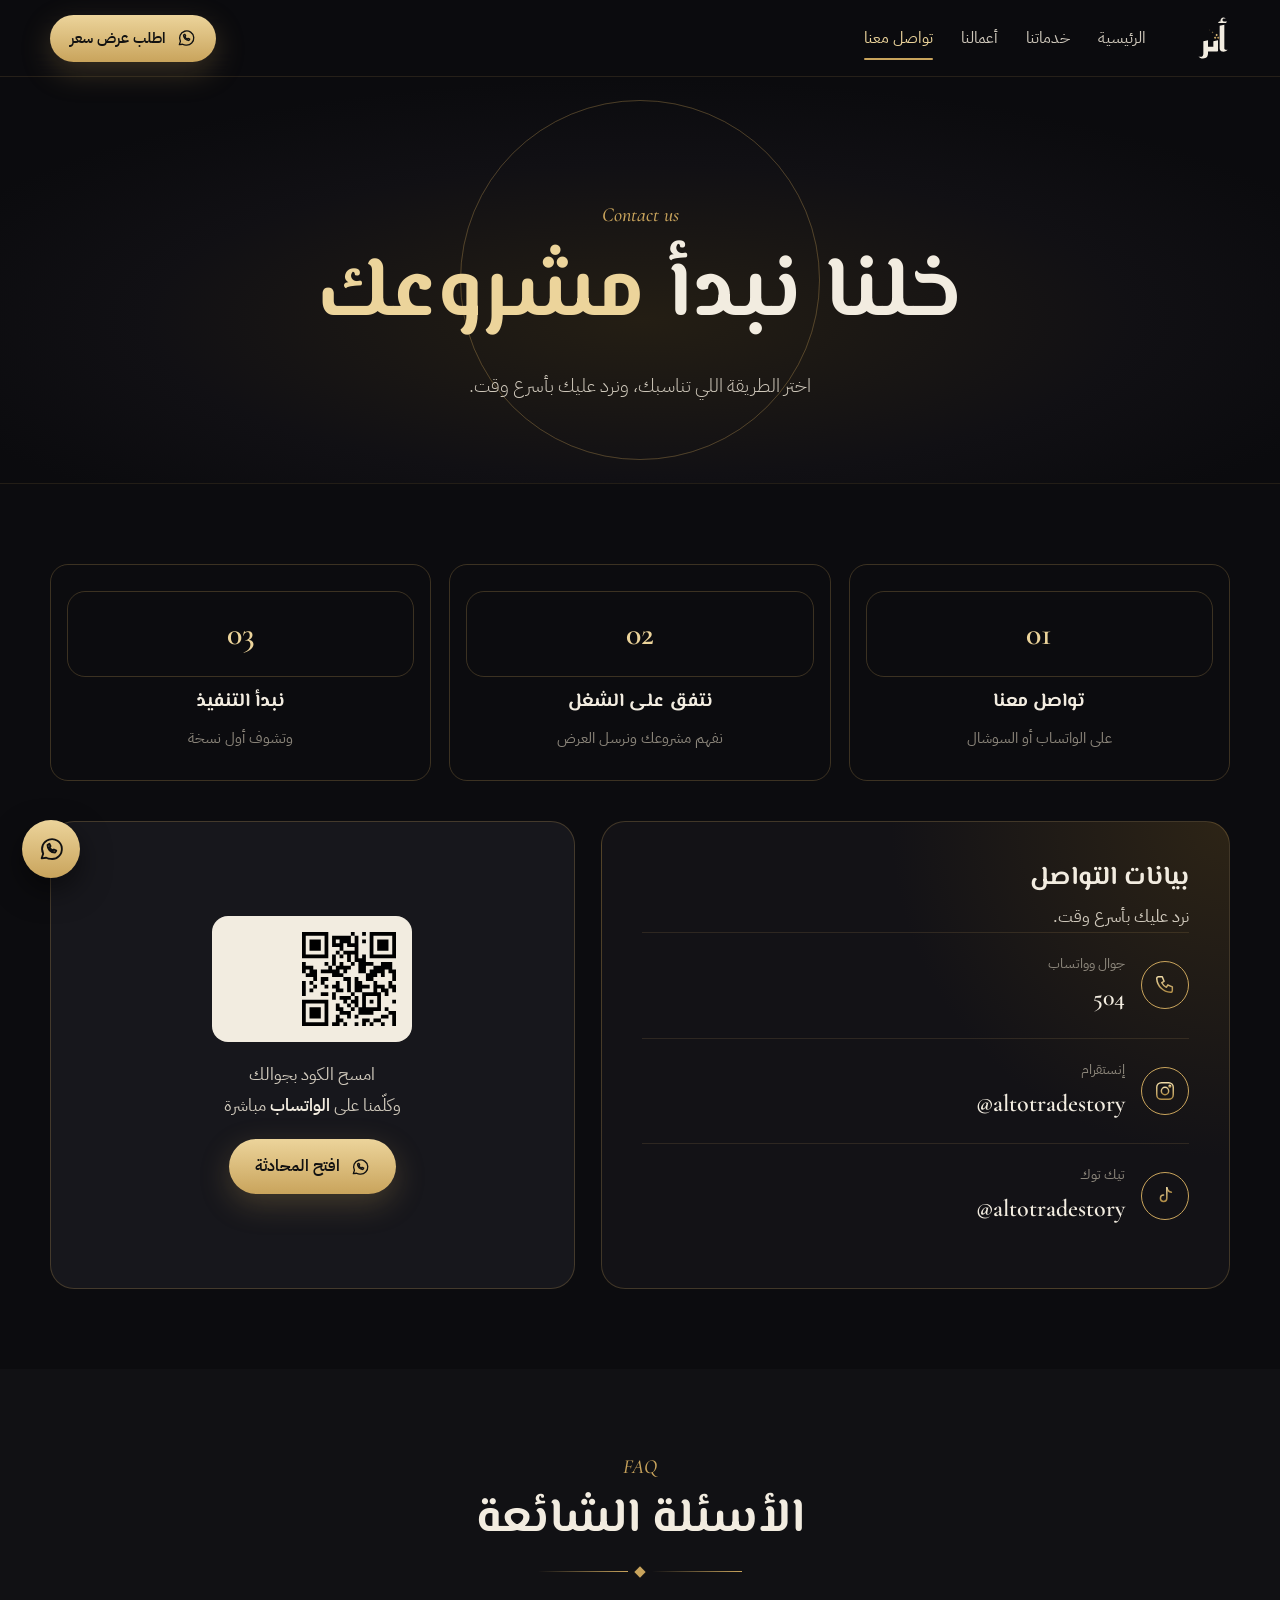
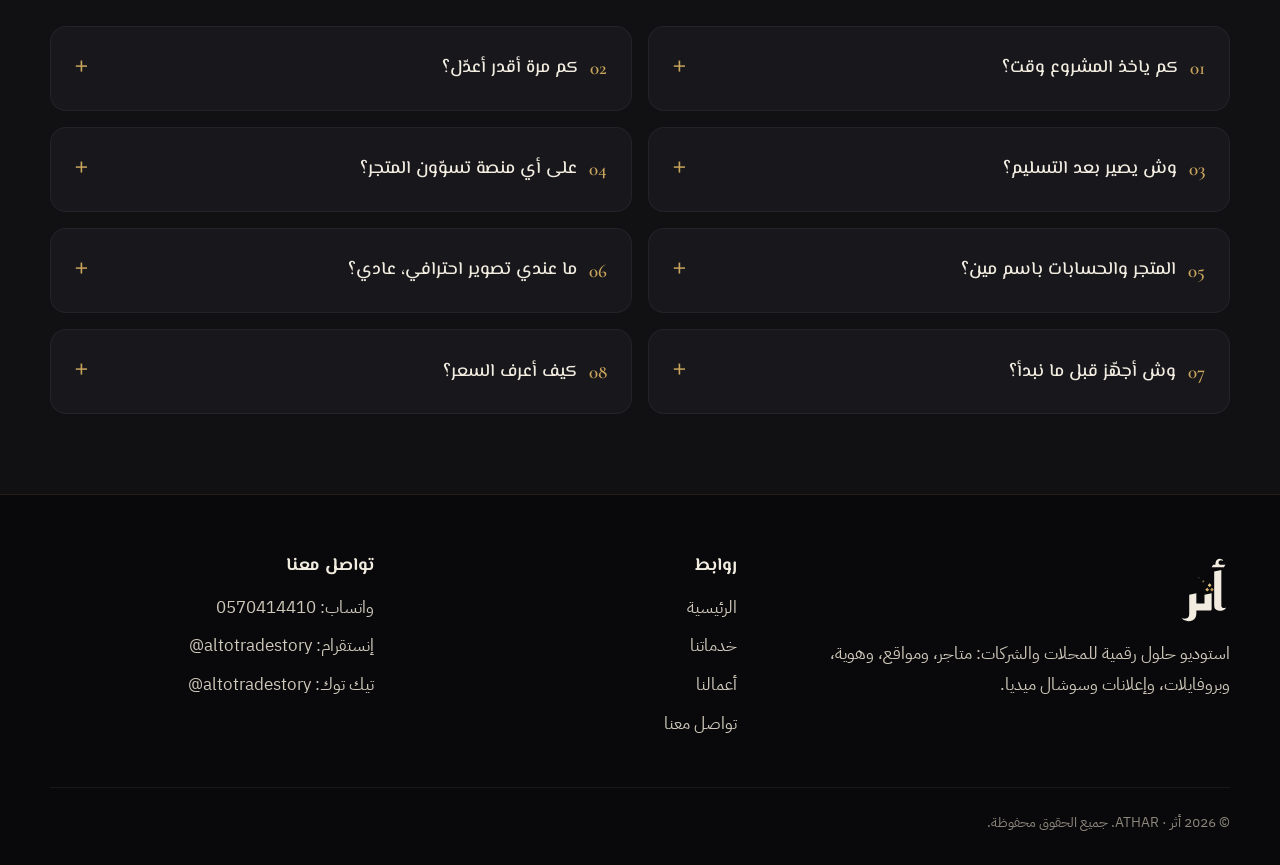
==== contact.html @ f3d319fe "Hero: floating phones (store + offers video) and gold tags fill the empty sides on wide screens Co-A" ====
<!doctype html>
<html lang="ar" dir="rtl">
<head>
<meta charset="utf-8">
<meta name="viewport" content="width=device-width, initial-scale=1">
<title>تواصل معنا · أثر</title>
<meta name="description" content="تواصل مع أثر على الواتساب 0570414410 أو إنستقرام وتيك توك @altotradestory.">
<meta property="og:title" content="تواصل معنا · أثر">
<meta property="og:description" content="تواصل مع أثر على الواتساب 0570414410 أو إنستقرام وتيك توك @altotradestory.">
<meta property="og:image" content="img/brand/athar-icon.png">
<link rel="icon" href="img/brand/athar-icon.png">
<link rel="stylesheet" href="style.css?v=6">
</head>
<body class="">
<svg class="defs" aria-hidden="true"><defs><linearGradient id="g" x1="0" y1="0" x2="0" y2="1"><stop offset="0" stop-color="#f0dba6"/><stop offset="1" stop-color="#b08c45"/></linearGradient></defs></svg>
<header class="top" id="top">
  <div class="wrap">
    <a class="brand" href="index.html" aria-label="أثر"><img src="img/brand/athar-mark-gold.svg" alt="أثر"></a>
    <nav class="nav"><a href="index.html">الرئيسية</a><a href="services.html">خدماتنا</a><a href="work.html">أعمالنا</a><a href="contact.html" class="on">تواصل معنا</a></nav>
    <a class="btn btn-gold" href="https://wa.me/966570414410" target="_blank" rel="noopener"><svg class="" viewBox="0 0 24 24" fill="none" stroke="#111" stroke-width="1.6" stroke-linecap="round" stroke-linejoin="round"><path d="M4 20l1.3-4A8.5 8.5 0 1112 20.5a8.4 8.4 0 01-4.1-1z"/><path d="M9 8.5c0 3.5 2.6 6.5 6.5 6.5l1-1.6-2-1-1 .8c-1.2-.5-2.2-1.5-2.7-2.7l.8-1-1-2z"/></svg>اطلب عرض سعر</a>
    <button class="burger" aria-label="القائمة" onclick="document.getElementById('top').classList.toggle('open')">
      <svg viewBox="0 0 24 24" fill="none" stroke="currentColor" stroke-width="2" stroke-linecap="round"><path d="M4 7h16M4 12h16M4 17h16"/></svg></button>
  </div>
</header>
<main>

<section class="phero"><div class="rings"><i></i><i></i><i></i></div><div class="wrap"><span class="lab">Contact us</span><h1>خلنا نبدأ <span class="gold">مشروعك</span></h1>
  <p>اختر الطريقة اللي تناسبك، ونرد عليك بأسرع وقت.</p></div></section>

<section><div class="wrap">
  <div class="start3">
    <div class="rv"><div class="k">01</div><b>تواصل معنا</b><span>على الواتساب أو السوشال</span></div>
    <div class="rv"><div class="k">02</div><b>نتفق على الشغل</b><span>نفهم مشروعك ونرسل العرض</span></div>
    <div class="rv"><div class="k">03</div><b>نبدأ التنفيذ</b><span>وتشوف أول نسخة</span></div>
  </div>
  <div class="contact-grid">
    <div class="cbox rv"><h3>بيانات التواصل</h3><p>نرد عليك بأسرع وقت.</p>
      <a class="crow" href="https://wa.me/966570414410" target="_blank" rel="noopener"><span class="ci"><svg class="" viewBox="0 0 24 24" fill="none" stroke="url(#g)" stroke-width="1.6" stroke-linecap="round" stroke-linejoin="round"><path d="M5 3h4l2 5-2.5 1.5a11 11 0 005 5L15 12l5 2v4a2 2 0 01-2 2A16 16 0 013 5a2 2 0 012-2z"/></svg></span><span><span class="k">جوال وواتساب</span><span class="v">0570 414 410</span></span></a>
      <a class="crow" href="https://instagram.com/altotradestory" target="_blank" rel="noopener"><span class="ci"><svg class="" viewBox="0 0 24 24" fill="none" stroke="url(#g)" stroke-width="1.6" stroke-linecap="round" stroke-linejoin="round"><rect x="3" y="3" width="18" height="18" rx="5"/><circle cx="12" cy="12" r="4"/><circle cx="17.3" cy="6.7" r=".9"/></svg></span><span><span class="k">إنستقرام</span><span class="v">@altotradestory</span></span></a>
      <a class="crow" href="https://www.tiktok.com/@altotradestory" target="_blank" rel="noopener"><span class="ci"><svg class="" viewBox="0 0 24 24" fill="none" stroke="url(#g)" stroke-width="1.6" stroke-linecap="round" stroke-linejoin="round"><path d="M14 3v11.5a3.5 3.5 0 11-3.5-3.5"/><path d="M14 3c.5 2.8 2.3 4.5 5 4.8"/></svg></span><span><span class="k">تيك توك</span><span class="v">@altotradestory</span></span></a>
    </div>
    <div class="qrbox rv"><div class="qr"><img src="img/qr_wa.svg" alt="كود واتساب"></div>
      <p>امسح الكود بجوالك<br>وكلّمنا على <b>الواتساب</b> مباشرة</p>
      <a class="btn btn-gold" href="https://wa.me/966570414410" target="_blank" rel="noopener"><svg class="" viewBox="0 0 24 24" fill="none" stroke="#111" stroke-width="1.6" stroke-linecap="round" stroke-linejoin="round"><path d="M4 20l1.3-4A8.5 8.5 0 1112 20.5a8.4 8.4 0 01-4.1-1z"/><path d="M9 8.5c0 3.5 2.6 6.5 6.5 6.5l1-1.6-2-1-1 .8c-1.2-.5-2.2-1.5-2.7-2.7l.8-1-1-2z"/></svg>افتح المحادثة</a></div>
  </div>
</div></section>

<section class="alt"><div class="wrap">
  <div class="hd center rv"><span class="lab">FAQ</span><h2>الأسئلة الشائعة</h2><div class="rule"><i></i><em></em><i></i></div></div>
  <div class="faq"><details class="rv"><summary><span>01</span>كم ياخذ المشروع وقت؟</summary><p>حسب حجم المشروع. نتفق على المدة من البداية، ونلتزم فيها.</p></details><details class="rv"><summary><span>02</span>كم مرة أقدر أعدّل؟</summary><p>نعدّل مع بعض لين توصل للنتيجة اللي تبيها.</p></details><details class="rv"><summary><span>03</span>وش يصير بعد التسليم؟</summary><p>ندعمك شهر كامل مجاناً بعد التسليم، وبعدها الدعم يكون برسوم.</p></details><details class="rv"><summary><span>04</span>على أي منصة تسوّون المتجر؟</summary><p>على منصة سلة أو زد، حسب اللي يناسب نشاطك.</p></details><details class="rv"><summary><span>05</span>المتجر والحسابات باسم مين؟</summary><p>باسم مؤسستك أو شركتك. المتجر وحسابات السوشال ميديا تتسجّل باسم منشأتك، وتكون ملكك أنت.</p></details><details class="rv"><summary><span>06</span>ما عندي تصوير احترافي، عادي؟</summary><p>عادي. نصوّر منتجاتك، أو نحسّن تصوير الجوال بالذكاء الاصطناعي عشان يطلع احترافي.</p></details><details class="rv"><summary><span>07</span>وش أجهّز قبل ما نبدأ؟</summary><p>الشعار لو موجود، وصور المنتجات وأسعارها، ومعلومات التواصل. والباقي علينا.</p></details><details class="rv"><summary><span>08</span>كيف أعرف السعر؟</summary><p>تواصل معنا على الواتساب، نفهم مشروعك ونرسل لك عرض سعر واضح.</p></details></div>
</div></section>

</main>
<footer>
  <div class="wrap">
    <div class="fgrid">
      <div><img class="flogo" src="img/brand/athar-mark-gold.svg" alt="أثر">
        <p>استوديو حلول رقمية للمحلات والشركات: متاجر، ومواقع، وهوية، وبروفايلات، وإعلانات وسوشال ميديا.</p></div>
      <div><h4>روابط</h4><ul><li><a href="index.html">الرئيسية</a></li><li><a href="services.html">خدماتنا</a></li><li><a href="work.html">أعمالنا</a></li><li><a href="contact.html">تواصل معنا</a></li></ul></div>
      <div><h4>تواصل معنا</h4><ul>
        <li><a href="https://wa.me/966570414410" target="_blank" rel="noopener">واتساب: <span class="ltr">0570414410</span></a></li>
        <li><a href="https://instagram.com/altotradestory" target="_blank" rel="noopener">إنستقرام: <span class="ltr">@altotradestory</span></a></li>
        <li><a href="https://www.tiktok.com/@altotradestory" target="_blank" rel="noopener">تيك توك: <span class="ltr">@altotradestory</span></a></li></ul></div>
    </div>
    <div class="copy"><span>© 2026 أثر · ATHAR. جميع الحقوق محفوظة.</span></div>
  </div>
</footer>
<a class="wa" href="https://wa.me/966570414410" target="_blank" rel="noopener" aria-label="واتساب"><svg class="" viewBox="0 0 24 24" fill="none" stroke="#111" stroke-width="1.6" stroke-linecap="round" stroke-linejoin="round"><path d="M4 20l1.3-4A8.5 8.5 0 1112 20.5a8.4 8.4 0 01-4.1-1z"/><path d="M9 8.5c0 3.5 2.6 6.5 6.5 6.5l1-1.6-2-1-1 .8c-1.2-.5-2.2-1.5-2.7-2.7l.8-1-1-2z"/></svg></a>
<script src="site.js?v=6"></script>
</body>
</html>
---- style.css ----
@import url("fonts/fonts.css");

:root {
  --bg: #0c0c0f; --bg2: #111114; --card: #17171c; --card2: #1f1f25;
  --gold: #c9a45c; --gold2: #ecd49b; --gold3: #8a6d33;
  --ivory: #f2ece0; --text: #cfc8bb; --muted: #8c867b; --line: rgba(201,164,92,.25);
  --head: "El Messiri", "Dubai", "Segoe UI", sans-serif;
  --body: "IBM Plex Sans Arabic", "Dubai", "Segoe UI", sans-serif;
  --lat: "Cormorant Garamond", Georgia, serif;
  --max: 1180px;
}
* { box-sizing: border-box; margin: 0; padding: 0; }
html { scroll-behavior: smooth; overflow-x: clip; }
.glow { overflow: hidden; }
body { background: var(--bg); color: var(--text); font-family: var(--body); font-size: 17px; line-height: 1.8; }
img { max-width: 100%; display: block; }
a { color: inherit; text-decoration: none; }
b, strong { color: var(--ivory); font-weight: 600; }
.wrap { width: min(var(--max), 100% - 40px); margin-inline: auto; }
.gold { color: var(--gold2); }
svg.defs { position: absolute; width: 0; height: 0; }

/* ---------- buttons ---------- */
.btn { display: inline-flex; align-items: center; gap: 10px; padding: 13px 26px; border-radius: 40px; font-weight: 600; font-size: 16px; transition: .25s; white-space: nowrap; }
.btn svg { width: 20px; height: 20px; }
.btn-gold { background: linear-gradient(180deg, var(--gold2), var(--gold)); color: #111; box-shadow: 0 10px 30px rgba(201,164,92,.25); }
.btn-gold:hover { transform: translateY(-2px); box-shadow: 0 14px 34px rgba(201,164,92,.35); }
.btn-line { border: 1px solid var(--gold); color: var(--gold2); }
.btn-line:hover { background: rgba(201,164,92,.1); }

/* ---------- header ---------- */
.top { position: sticky; top: 0; z-index: 50; background: rgba(12,12,15,.82); backdrop-filter: blur(14px); border-bottom: 1px solid rgba(201,164,92,.14); }
.top .wrap { display: flex; align-items: center; gap: 30px; height: 76px; }
.brand img { height: 46px; width: auto; }
.nav { display: flex; gap: 28px; margin-inline-start: 20px; }
.nav a { color: var(--text); font-size: 16px; position: relative; padding: 6px 0; }
.nav a:hover, .nav a.on { color: var(--gold2); }
.nav a.on::after { content: ""; position: absolute; right: 0; left: 0; bottom: -2px; height: 2px; background: var(--gold); border-radius: 2px; }
.top .btn { margin-inline-start: auto; padding: 10px 20px; font-size: 15px; }
.burger { display: none; margin-inline-start: auto; background: none; border: 1px solid var(--line); border-radius: 10px; width: 44px; height: 44px; color: var(--gold2); cursor: pointer; }
.burger svg { width: 22px; height: 22px; margin: auto; }

/* ---------- section headings ---------- */
section { padding: 80px 0; position: relative; }
.lab { font-family: var(--lat); font-style: italic; font-size: 20px; color: var(--gold); direction: ltr; display: block; }
.hd { margin-bottom: 50px; max-width: 720px; }
.hd.center { text-align: center; margin-inline: auto; }
.hd.center .lab { text-align: center; }
.hd:not(.center) .lab { text-align: right; }
h1, h2, h3, h4 { font-family: var(--head); color: var(--ivory); line-height: 1.3; font-weight: 700; }
.hd h2 { font-size: clamp(32px, 4.4vw, 48px); margin-top: 4px; }
.hd p { margin-top: 14px; font-size: 18px; color: var(--text); font-weight: 300; }
.rule { display: flex; align-items: center; gap: 8px; margin-top: 16px; }
.hd.center .rule { justify-content: center; }
.rule em { width: 8px; height: 8px; background: var(--gold); transform: rotate(45deg); }
.rule i { width: 90px; height: 1px; background: linear-gradient(270deg, var(--gold), transparent); }
.hd.center .rule i:first-child { background: linear-gradient(90deg, var(--gold), transparent); transform: scaleX(-1); }
.alt { background: var(--bg2); }
.glow::before { content: ""; position: absolute; width: 600px; height: 600px; border-radius: 50%; top: -260px; left: -220px; background: radial-gradient(circle, rgba(201,164,92,.12), transparent 65%); pointer-events: none; }

/* ---------- page hero (inner pages): a calm full-height opening slide ---------- */
.phero { min-height: 0; padding: 120px 0 80px; display: flex; align-items: center; text-align: center; overflow: hidden; position: relative;
         background: radial-gradient(70% 70% at 50% 60%, #241e14 0%, #111014 55%, #0b0b0e 85%); border-bottom: 1px solid rgba(201,164,92,.12); }
.phero .wrap { position: relative; z-index: 2; }
.phero h1 { font-size: clamp(42px, 7vw, 86px); margin-top: 6px; animation: soft 2.2s .4s ease both; }
.phero p { max-width: 640px; margin: 18px auto 0; font-size: 19px; font-weight: 300; animation: soft 2s 1.2s ease both; }
.phero .lab { text-align: center; animation: soft 1.8s .1s ease both; }
@keyframes soft { from { opacity: 0; transform: translateY(16px); } to { opacity: 1; transform: none; } }
.rings { position: absolute; inset: 0; display: flex; align-items: center; justify-content: center; pointer-events: none; }
.rings i { position: absolute; width: 40vmin; height: 40vmin; border: 1px solid rgba(201,164,92,.12); border-radius: 50%; animation: ring 12s ease-out infinite; }
.rings i:nth-child(2) { animation-delay: 4s; } .rings i:nth-child(3) { animation-delay: 8s; }
@keyframes ring { from { transform: scale(.6); opacity: 0; } 20% { opacity: 1; } to { transform: scale(2.4); opacity: 0; } }

/* work page: every project gets the whole screen */
.page-work .proj { margin-bottom: 34px; padding: 44px 56px; }
.page-work .proj .mock { transform: scale(1.04); }

/* ---------- home hero ---------- */
.hero { padding: 70px 0 0; overflow: hidden; background: radial-gradient(90% 70% at 50% 100%, #2a2216 0%, #121014 45%, #0a0a0c 75%); }
.hero::after { content: ""; position: absolute; inset: 0; background-image: repeating-linear-gradient(115deg, rgba(201,164,92,.035) 0 1px, transparent 1px 34px); pointer-events: none; }
.hero .wrap { position: relative; z-index: 1; text-align: center; }
.hero .logo { height: 170px; width: auto; margin: 0 auto 26px; }
.hero .tagline { font-family: var(--head); color: var(--gold2); font-size: 20px; }
.hero h1 { font-size: clamp(40px, 6.4vw, 76px); margin: 8px 0 14px; }
.hero p.sub { font-size: 19px; max-width: 620px; margin: 0 auto; font-weight: 300; }
.hero .cta { display: flex; gap: 14px; justify-content: center; margin-top: 30px; flex-wrap: wrap; }
.stage { position: relative; width: min(900px, 100%); margin: 60px auto 0; aspect-ratio: 900 / 470; }
.stage .floor { position: absolute; left: 6%; right: 6%; bottom: -4%; height: 18%; border-radius: 50%; background: radial-gradient(closest-side, rgba(201,164,92,.35), transparent); }
.stage .laptop { left: 13%; width: 74%; top: 0; }
.stage .phone { width: 17%; bottom: 0; }
.stage .phone.l { left: 3%; transform: rotate(-4deg); }
.stage .phone.r { left: auto; right: 3%; transform: rotate(4deg); }

/* ---------- device mockups (sizes in % of their box) ---------- */
.laptop { position: absolute; }
.laptop .scr { border: 1.1vmin solid #050505; border-width: clamp(5px, 1vw, 11px); border-bottom-width: clamp(7px, 1.3vw, 14px); border-radius: 12px 12px 0 0; aspect-ratio: 16 / 10; overflow: hidden; background: #000; box-shadow: 0 30px 50px rgba(0,0,0,.6); }
.laptop .scr img { width: 100%; height: 100%; object-fit: cover; object-position: top; }
.laptop .base { height: clamp(8px, 1.4vw, 16px); width: 112%; margin-right: -6%; background: linear-gradient(#d9d4ca, #7d776c); border-radius: 0 0 16px 16px; position: relative; }
.laptop .base::after { content: ""; position: absolute; left: 42%; width: 16%; height: 40%; top: 0; background: #a8a194; border-radius: 0 0 8px 8px; }
/* screen area keeps the screenshots' exact proportions; the notch sits in its own black status bar, so nothing is cut */
.phone { position: absolute; box-sizing: content-box; aspect-ratio: 1000 / 2166; padding-top: clamp(8px, 1.3vw, 15px); border: clamp(4px, .7vw, 8px) solid #050505; border-radius: clamp(14px, 2.2vw, 26px); overflow: hidden; background: #000; box-shadow: 0 20px 40px rgba(0,0,0,.65); outline: 1px solid #3a352c; }
.phone img { width: 100%; height: 100%; object-fit: cover; object-position: top; }
.phone::before { content: ""; position: absolute; top: clamp(2px, .35vw, 4px); left: 35%; width: 30%; height: clamp(4px, .7vw, 8px); background: #1a1a1a; border-radius: 10px; z-index: 3; }
.phone.reel > img { position: static; }
.phone.live-reel { aspect-ratio: 9 / 16; }
.phone.live-reel > video { display: block; width: 100%; height: 100%; object-fit: cover; }
.phone.live-reel::after { display: none; }
.phone.reel::after { content: ""; position: absolute; inset: 0; background: linear-gradient(transparent 55%, rgba(0,0,0,.75)); }
.r-cap { position: absolute; right: 8%; left: 18%; bottom: 7%; z-index: 2; color: #fff; display: flex; flex-direction: column; gap: 4px; font-family: var(--body); }
.r-cap b { font-size: clamp(8px, 1.1vw, 13px); color: #fff; }
.r-cap span { align-self: flex-start; white-space: nowrap; background: var(--gold); color: #111; font-size: clamp(7px, .9vw, 11px); font-weight: 700; border-radius: 4px; padding: 1px 6px; }
.r-side { position: absolute; left: 6%; bottom: 22%; z-index: 2; color: #fff; display: flex; flex-direction: column; gap: 10px; font-size: clamp(7px, .8vw, 10px); text-align: center; line-height: 1.2; }
.scr.ig { background: #fff; display: flex; flex-direction: column; font-family: "Segoe UI", sans-serif; }
.ig-top { height: 9%; border-bottom: 1px solid #e6e6e6; display: flex; align-items: center; justify-content: space-between; padding: 0 4%; direction: ltr; }
.ig-top b { font-family: "Segoe Script", cursive; color: #111; font-size: clamp(8px, 1.2vw, 14px); }
.ig-top i { width: 22%; height: 40%; background: #efefef; border-radius: 4px; }
.ig-prof { display: flex; align-items: center; gap: 4%; padding: 3% 8%; direction: rtl; }
.ig-av { width: 14%; aspect-ratio: 1; border-radius: 50%; padding: 1.2%; background: linear-gradient(45deg, #f9ce34, #ee2a7b, #6228d7); }
.ig-av span { display: flex; width: 100%; height: 100%; border-radius: 50%; background: #111; color: var(--gold2); font-family: var(--head); font-size: clamp(6px, .9vw, 11px); align-items: center; justify-content: center; border: 2px solid #fff; }
.ig-info { display: flex; flex-direction: column; line-height: 1.4; font-size: clamp(6px, .75vw, 10px); color: #333; }
.ig-info b { color: #111; direction: ltr; text-align: right; font-size: clamp(7px, .9vw, 12px); }
.ig-grid { flex: 1; display: grid; grid-template-columns: repeat(3, 1fr); gap: 2px; padding: 0 8% 3%; min-height: 0; }
.ig-grid img { width: 100%; height: 100%; object-fit: cover; min-height: 0; }
.scr.pdfv { background: #3b3f45; display: flex; flex-direction: column; }
.pdfbar { height: 7%; background: #26292e; color: #cfd5dc; font-size: clamp(6px, .75vw, 10px); display: flex; align-items: center; gap: 6px; padding: 0 3%; direction: ltr; flex: none; font-family: "Segoe UI", sans-serif; }
.pdfbar span { width: 9px; height: 9px; border-radius: 2px; background: #e5484d; }
.scr.pdfv img { flex: 1; min-height: 0; width: auto !important; height: auto !important; max-width: 86%; max-height: 90%; margin: auto; object-fit: contain !important; box-shadow: 0 4px 12px rgba(0,0,0,.5); }

/* ---------- stats ---------- */
.stats { display: grid; grid-template-columns: repeat(3, 1fr); border: 1px solid var(--line); border-radius: 18px; background: linear-gradient(135deg, #1d1912, #121115); }
.stats div { text-align: center; padding: 34px 10px; }
.stats div + div { border-right: 1px solid var(--line); }
.stats .v { font-family: var(--lat); font-weight: 600; font-size: clamp(44px, 6vw, 64px); line-height: 1; color: var(--gold2); }
.stats span { display: block; margin-top: 8px; }

/* ---------- about ---------- */
.about-grid { display: grid; grid-template-columns: 1.1fr 1fr; gap: 60px; align-items: center; }
.about-grid .big { font-family: var(--head); font-size: clamp(24px, 2.8vw, 32px); color: var(--ivory); line-height: 1.6; }
.about-grid p + p { margin-top: 14px; }
.cards3 { display: grid; grid-template-columns: repeat(3, 1fr); gap: 22px; margin-top: 60px; }
.card { background: var(--card); border: 1px solid rgba(255,255,255,.05); border-radius: 18px; padding: 32px 28px; position: relative; overflow: hidden; transition: .3s; }
.card:hover { border-color: var(--line); transform: translateY(-3px); }
.card .k { font-family: var(--lat); font-size: 34px; line-height: 1; color: var(--gold2); }
.card.top-bar::after { content: ""; position: absolute; top: 0; right: 0; width: 70px; height: 4px; background: var(--gold); }
.card h3 { font-size: 21px; margin: 12px 0 8px; }
.card p { font-size: 15.5px; color: var(--muted); line-height: 1.85; }

/* service chips on the home page */
.chips { display: flex; flex-wrap: wrap; gap: 10px; margin-top: 22px; }
.chips a { display: inline-flex; align-items: center; gap: 8px; padding: 7px 16px 7px 14px; border: 1px solid var(--line); border-radius: 30px; font-size: 15px; color: var(--ivory); background: rgba(255,255,255,.02); transition: .25s; }
.chips a:hover { border-color: var(--gold); background: rgba(201,164,92,.1); }
.chips svg { width: 18px; height: 18px; }

/* client logos marquee */
.trust { display: grid; grid-template-columns: auto 1fr auto; align-items: center; gap: 30px; }
.trust > span { font-family: var(--head); font-size: 22px; color: var(--ivory); white-space: nowrap; }
.marquee { overflow: hidden; mask-image: linear-gradient(90deg, transparent, #000 12%, #000 88%, transparent); -webkit-mask-image: linear-gradient(90deg, transparent, #000 12%, #000 88%, transparent); }
.track { display: flex; gap: 22px; width: max-content; animation: slide 28s linear infinite; }
.track img { height: 74px; width: auto; background: var(--ivory); border-radius: 14px; padding: 14px 22px; }
.track img.dk { background: #0b1626; }
.marquee:hover .track { animation-play-state: paused; }
@keyframes slide { from { transform: translateX(0); } to { transform: translateX(50%); } }
@media (max-width: 860px) { .trust { grid-template-columns: 1fr; text-align: center; justify-items: center; gap: 20px; } }

/* ---------- services ---------- */
.svc-grid { display: grid; grid-template-columns: repeat(4, 1fr); gap: 20px; }
.svc-grid.two { grid-template-columns: repeat(2, 1fr); gap: 24px; }
.svc { background: var(--card); border: 1px solid rgba(255,255,255,.05); border-radius: 18px; padding: 30px 26px; position: relative; overflow: hidden; transition: .3s; display: block; }
.svc:hover { border-color: var(--line); transform: translateY(-3px); }
.svc .num { position: absolute; left: 20px; top: 12px; font-family: var(--lat); font-weight: 600; font-size: 48px; color: rgba(201,164,92,.14); }
.ic { width: 58px; height: 58px; border-radius: 50%; border: 1px solid var(--gold); display: flex; align-items: center; justify-content: center; margin-bottom: 18px; background: radial-gradient(circle, rgba(201,164,92,.18), transparent 70%); }
.ic svg { width: 27px; height: 27px; }
.svc h3 { font-size: 21px; margin-bottom: 6px; }
.svc p { font-size: 15.5px; line-height: 1.85; }
.tags { display: flex; flex-wrap: wrap; gap: 7px; margin-top: 16px; }
.tags span { font-size: 13px; color: var(--gold2); border: 1px solid var(--line); border-radius: 30px; padding: 2px 12px; }
.svc-group { margin-bottom: 70px; }
.svc-group > h3 { font-size: 26px; margin-bottom: 24px; display: flex; align-items: center; gap: 12px; }
.svc-group > h3::before { content: ""; width: 10px; height: 10px; background: var(--gold); transform: rotate(45deg); }
.more { text-align: center; margin-top: 44px; }

/* ---------- projects ---------- */
.proj { display: grid; grid-template-columns: .85fr 1.15fr; align-items: center; gap: 30px; min-height: 360px; margin-bottom: 28px;
        background: linear-gradient(135deg, #1b1914 0%, #111114 70%); border: 1px solid var(--line); border-radius: 24px; padding: 40px 48px; overflow: hidden; position: relative; }
.proj::before { content: ""; position: absolute; width: 520px; height: 520px; border-radius: 50%; left: -100px; top: -140px; background: radial-gradient(circle, rgba(201,164,92,.2), transparent 62%); }
.ptxt { position: relative; z-index: 1; }
.pk { display: inline-block; color: var(--gold2); border: 1px solid var(--gold); font-size: 14px; border-radius: 30px; padding: 2px 14px; }
.ptxt h3 { font-size: clamp(26px, 3vw, 34px); margin: 14px 0 8px; }
.ptxt p { font-size: 16.5px; }
.purl { display: inline-flex; align-items: center; gap: 6px; margin-top: 16px; font-family: var(--lat); font-style: italic; font-size: 20px; color: var(--gold); direction: ltr; }
.purl:hover { color: var(--gold2); }
.mock { position: relative; aspect-ratio: 520 / 340; z-index: 1; }
.mock .laptop { left: 10%; width: 86%; top: 2%; }
.mock .phone { left: 0; bottom: 2%; width: 22%; }
.home-work { display: grid; grid-template-columns: repeat(3, 1fr); gap: 22px; }
.wcard { background: linear-gradient(160deg, #1b1914, #111114 70%); border: 1px solid var(--line); border-radius: 20px; padding: 26px 24px 24px; overflow: hidden; transition: .3s; display: block; }
.wcard:hover { transform: translateY(-4px); box-shadow: 0 20px 40px rgba(0,0,0,.4); }
.wcard .mock { margin-bottom: 20px; }
.wcard h3 { font-size: 22px; }
.wcard p { font-size: 14.5px; color: var(--muted); }

/* ---------- logos ---------- */
.logos { display: grid; grid-template-columns: repeat(4, 1fr); gap: 18px; }
.logos div { background: var(--ivory); border-radius: 16px; height: 130px; display: flex; align-items: center; justify-content: center; padding: 20px; }
.logos div.dk { background: #0b1626; }
.logos img { max-height: 100%; width: auto; max-width: 100%; object-fit: contain; }

/* ---------- comparison ---------- */
.cmp-wrap { overflow-x: auto; }
.cmp { width: 100%; min-width: 620px; border-collapse: separate; border-spacing: 0; }
.cmp th { font-family: var(--head); font-size: 18px; color: var(--text); padding: 18px 10px; }
.cmp th:first-child { text-align: right; }
.cmp th.us { color: #111; background: linear-gradient(var(--gold2), var(--gold)); border-radius: 14px 14px 0 0; font-size: 21px; }
.cmp td { padding: 16px 10px; text-align: center; border-bottom: 1px solid rgba(201,164,92,.13); color: var(--ivory); }
.cmp td:first-child { text-align: right; }
.cmp td small { display: block; font-size: 13px; color: var(--muted); }
.cmp td.us { background: rgba(201,164,92,.08); border-inline: 1px solid var(--gold); }
.cmp tr:last-child td.us { border-bottom: 1px solid var(--gold); }
.y { color: var(--gold2); font-size: 20px; font-weight: 700; }
.n { color: #5c5850; font-size: 18px; }
.m { color: var(--muted); font-size: 14px; }

/* ---------- process ---------- */
.steps { display: grid; grid-template-columns: repeat(5, 1fr); gap: 16px; position: relative; }
.steps::before { content: ""; position: absolute; top: 34px; right: 10%; left: 10%; height: 1px; background: linear-gradient(90deg, var(--gold), var(--line), var(--gold)); }
.step { text-align: center; position: relative; }
.step .n2 { width: 68px; height: 68px; margin: 0 auto 18px; border-radius: 50%; background: var(--bg); border: 1px solid var(--gold); display: flex; align-items: center; justify-content: center; font-family: var(--lat); font-size: 24px; color: var(--gold2); box-shadow: 0 0 0 8px var(--bg); position: relative; }
.alt .step .n2 { background: var(--bg2); box-shadow: 0 0 0 8px var(--bg2); }
.step.hl .n2 { background: linear-gradient(var(--gold2), var(--gold3)); color: #111; border: none; }
.step h4 { font-size: 19px; margin-bottom: 6px; }
.step p { font-size: 14.5px; color: var(--muted); }

/* ---------- packages ---------- */
.pkgs { display: grid; grid-template-columns: repeat(4, 1fr); gap: 20px; align-items: stretch; }
.pkg { background: var(--card); border: 1px solid rgba(255,255,255,.06); border-radius: 20px; padding: 34px 26px 26px; display: flex; flex-direction: column; position: relative; }
.pkg .lv { font-family: var(--lat); font-style: italic; font-size: 17px; color: var(--gold); direction: ltr; text-align: right; }
.pkg h3 { font-size: 24px; margin: 4px 0 6px; }
.pkg .d { font-size: 14.5px; color: var(--muted); min-height: 48px; }
.pkg ul { list-style: none; margin: 18px 0 24px; padding-top: 18px; border-top: 1px solid var(--line); flex: 1; }
.pkg li { display: flex; gap: 8px; margin-bottom: 8px; color: var(--ivory); font-size: 15.5px; }
.pkg li::before { content: "✓"; color: var(--gold); font-weight: 700; }
.pkg .btn { justify-content: center; }
.pkg.hot { background: linear-gradient(160deg, #2c2416, #17161a 65%); border-color: var(--gold); box-shadow: 0 24px 50px rgba(0,0,0,.5); }
.pkg .rib { position: absolute; top: -14px; right: 50%; transform: translateX(50%); background: var(--gold); color: #111; font-size: 13px; font-weight: 600; border-radius: 20px; padding: 3px 16px; white-space: nowrap; }
.note { text-align: center; margin-top: 30px; color: var(--muted); }

/* ---------- tools ---------- */
.tools { display: flex; flex-wrap: wrap; gap: 12px; justify-content: center; }
.tools span { background: var(--card2); border-radius: 30px; padding: 8px 22px; color: var(--ivory); }

/* ---------- faq ---------- */
.faq { display: grid; grid-template-columns: 1fr 1fr; gap: 16px; align-items: start; }
.faq details { background: var(--card); border: 1px solid rgba(255,255,255,.05); border-radius: 16px; padding: 20px 24px; transition: .3s; }
.faq details[open] { border-color: var(--line); }
.faq summary { cursor: pointer; list-style: none; font-family: var(--head); font-size: 18px; color: var(--ivory); display: flex; gap: 12px; align-items: center; }
.faq summary::-webkit-details-marker { display: none; }
.faq summary span { font-family: var(--lat); color: var(--gold); font-size: 19px; }
.faq summary::after { content: "+"; margin-inline-start: auto; color: var(--gold); font-size: 24px; transition: .3s; }
.faq details[open] summary::after { transform: rotate(45deg); }
.faq details p { margin-top: 10px; font-size: 15.5px; }

/* ---------- contact ---------- */
.contact-grid { display: grid; grid-template-columns: 1.2fr 1fr; gap: 26px; }
.cbox { background: radial-gradient(90% 120% at 100% 0%, #2d2416, #131216 60%); border: 1px solid var(--line); border-radius: 24px; padding: 40px; }
.cbox h3 { font-size: 26px; margin-bottom: 6px; }
.crow { display: flex; align-items: center; gap: 16px; padding: 18px 0; border-top: 1px solid rgba(201,164,92,.15); transition: .2s; }
.crow:hover .v { color: var(--gold2); }
.crow .ci { width: 48px; height: 48px; border-radius: 50%; border: 1px solid var(--gold); display: flex; align-items: center; justify-content: center; flex: none; }
.crow .ci svg { width: 22px; height: 22px; }
.crow .k { font-size: 14px; color: var(--muted); display: block; }
.crow .v { font-family: var(--lat); font-size: 24px; font-weight: 600; color: var(--ivory); direction: ltr; display: block; text-align: right; }
.qrbox { background: var(--card); border: 1px solid var(--line); border-radius: 24px; padding: 40px; display: flex; flex-direction: column; align-items: center; justify-content: center; text-align: center; gap: 18px; }
.qrbox .qr { width: 200px; background: var(--ivory); border-radius: 16px; padding: 16px; }
.start3 { display: grid; grid-template-columns: repeat(3, 1fr); gap: 18px; margin-bottom: 40px; }
.start3 div { text-align: center; padding: 26px 16px; border: 1px solid var(--line); border-radius: 18px; }
.start3 .k { font-family: var(--lat); font-size: 32px; line-height: 1; color: var(--gold2); }
.start3 b { display: block; font-family: var(--head); font-size: 19px; margin: 8px 0 4px; }
.start3 span { font-size: 14.5px; color: var(--muted); }

/* ---------- CTA band ---------- */
.band { border: 1px solid var(--line); border-radius: 28px; padding: 60px 40px; text-align: center; background: radial-gradient(80% 140% at 50% 0%, #2d2416, #121115 65%); }
.band h2 { font-size: clamp(30px, 4vw, 46px); }
.band p { margin: 10px auto 26px; max-width: 560px; font-size: 18px; }

/* ---------- footer ---------- */
footer { border-top: 1px solid rgba(201,164,92,.14); padding: 60px 0 30px; background: #09090b; }
.fgrid { display: grid; grid-template-columns: 1.4fr 1fr 1fr; gap: 40px; }
footer .flogo { height: 70px; width: auto; margin-bottom: 14px; }
footer h4 { font-size: 18px; margin-bottom: 14px; }
footer ul { list-style: none; }
footer li { margin-bottom: 8px; }
footer li a:hover { color: var(--gold2); }
footer .ltr { direction: ltr; display: inline-block; }
.copy { margin-top: 40px; padding-top: 22px; border-top: 1px solid rgba(255,255,255,.06); display: flex; justify-content: space-between; font-size: 14px; color: var(--muted); flex-wrap: wrap; gap: 10px; }

/* floating whatsapp */
.wa { position: fixed; left: 22px; bottom: 22px; z-index: 60; width: 58px; height: 58px; border-radius: 50%; background: linear-gradient(180deg, var(--gold2), var(--gold)); display: flex; align-items: center; justify-content: center; box-shadow: 0 12px 30px rgba(0,0,0,.5); }
.wa svg { width: 28px; height: 28px; }

/* ---------- motion ---------- */
/* reveal on scroll (site.js adds .in; --d staggers items inside a grid) */
.rv { opacity: 0; transform: translateY(18px); transition: opacity 1.9s ease, transform 2.2s ease; transition-delay: var(--d, 0s); }
.rv.from-r { transform: translateX(24px); }
.rv.from-l { transform: translateX(-24px); }
.rv.zoom { transform: scale(.97); }
.rv.in { opacity: 1; transform: none; }
.rv.in:hover { transition-delay: 0s; }

/* hero entrance */
@keyframes up { from { opacity: 0; transform: translateY(34px); } to { opacity: 1; transform: none; } }
@keyframes pop { from { opacity: 0; transform: scale(.82); filter: blur(6px); } to { opacity: 1; transform: none; filter: none; } }
@keyframes rise { from { opacity: 0; transform: translateY(90px) scale(.96); } to { opacity: 1; transform: none; } }
@keyframes floatL { 0%, 100% { transform: translateY(0) rotate(-4deg); } 50% { transform: translateY(-14px) rotate(-5deg); } }
@keyframes floatR { 0%, 100% { transform: translateY(0) rotate(4deg); } 50% { transform: translateY(-14px) rotate(5deg); } }
@keyframes inL { from { opacity: 0; transform: translateX(-120px) rotate(-12deg); } to { opacity: 1; transform: rotate(-4deg); } }
@keyframes inR { from { opacity: 0; transform: translateX(120px) rotate(12deg); } to { opacity: 1; transform: rotate(4deg); } }
@keyframes shine { from { background-position: 200% 0; } to { background-position: -200% 0; } }
.hero .logo { animation: pop 1.1s .1s cubic-bezier(.2,.7,.2,1) both; }
.hero .tagline { animation: up .9s .45s both; }
.hero h1 { animation: up .9s .6s both; }
.hero p.sub { animation: up .9s .75s both; }
.hero .cta { animation: up .9s .9s both; }
.stage .laptop { animation: rise 1.3s 1s cubic-bezier(.2,.7,.2,1) both; }
.stage .floor { animation: up 1.4s 1.2s both; }
.stage .phone.l { animation: inL 1.1s 1.5s cubic-bezier(.2,.7,.2,1) both, floatL 6s 2.6s ease-in-out infinite; }
.stage .phone.r { animation: inR 1.1s 1.7s cubic-bezier(.2,.7,.2,1) both, floatR 6s 2.8s ease-in-out infinite; }

/* page in / out */
@keyframes pagein { from { opacity: 0; } to { opacity: 1; } }
main, footer { animation: pagein .6s ease both; }
body.leaving main, body.leaving footer { opacity: 0; transition: opacity .25s; }

/* hover depth on device mockups */
.proj .mock, .wcard .mock { transition: transform .6s cubic-bezier(.2,.7,.2,1); }
.proj:hover .mock { transform: scale(1.03) translateY(-4px); }
.wcard:hover .mock { transform: scale(1.04); }
.btn-gold { position: relative; overflow: hidden; }
.btn-gold::after { content: ""; position: absolute; inset: 0; background: linear-gradient(110deg, transparent 30%, rgba(255,255,255,.45) 50%, transparent 70%); transform: translateX(120%); transition: transform .7s; }
.btn-gold:hover::after { transform: translateX(-120%); }

@media (prefers-reduced-motion: reduce) {
  *, *::before, *::after { animation: none !important; transition: none !important; }
  .rv { opacity: 1; transform: none; }
}

/* ---------- responsive ---------- */
@media (max-width: 1000px) {
  .svc-grid { grid-template-columns: repeat(2, 1fr); }
  .pkgs { grid-template-columns: repeat(2, 1fr); }
  .home-work { grid-template-columns: 1fr 1fr; }
  .steps { grid-template-columns: 1fr; gap: 26px; }
  .steps::before { display: none; }
  .step { display: grid; grid-template-columns: 68px 1fr; gap: 18px; text-align: right; align-items: center; }
  .step .n2 { margin: 0; }
}
@media (max-width: 860px) {
  body { font-size: 16px; }
  section { padding: 70px 0; }
  .nav, .top .btn { display: none; }
  .burger { display: flex; }
  .top.open .nav { display: flex; flex-direction: column; position: absolute; top: 76px; right: 0; left: 0; background: #0c0c0f; padding: 10px 20px 20px; gap: 6px; margin: 0; border-bottom: 1px solid var(--line); }
  .top.open .nav a { padding: 12px 0; border-bottom: 1px solid rgba(255,255,255,.05); }
  .about-grid, .contact-grid, .fgrid { grid-template-columns: 1fr; gap: 30px; }
  .cards3 { grid-template-columns: 1fr; }
  .proj { grid-template-columns: 1fr; padding: 30px 24px; gap: 26px; }
  .logos { grid-template-columns: 1fr 1fr; }
  .faq { grid-template-columns: 1fr; }
  .start3 { grid-template-columns: 1fr; }
  .hero .logo { height: 120px; }
}
@media (max-width: 600px) {
  .svc-grid, .svc-grid.two, .pkgs, .home-work { grid-template-columns: 1fr; }
  .stats div { padding: 24px 4px; }
  .stats span { font-size: 13px; }
  .cbox, .qrbox { padding: 28px 22px; }
  .crow .v { font-size: 20px; }
  .band { padding: 44px 22px; }
}
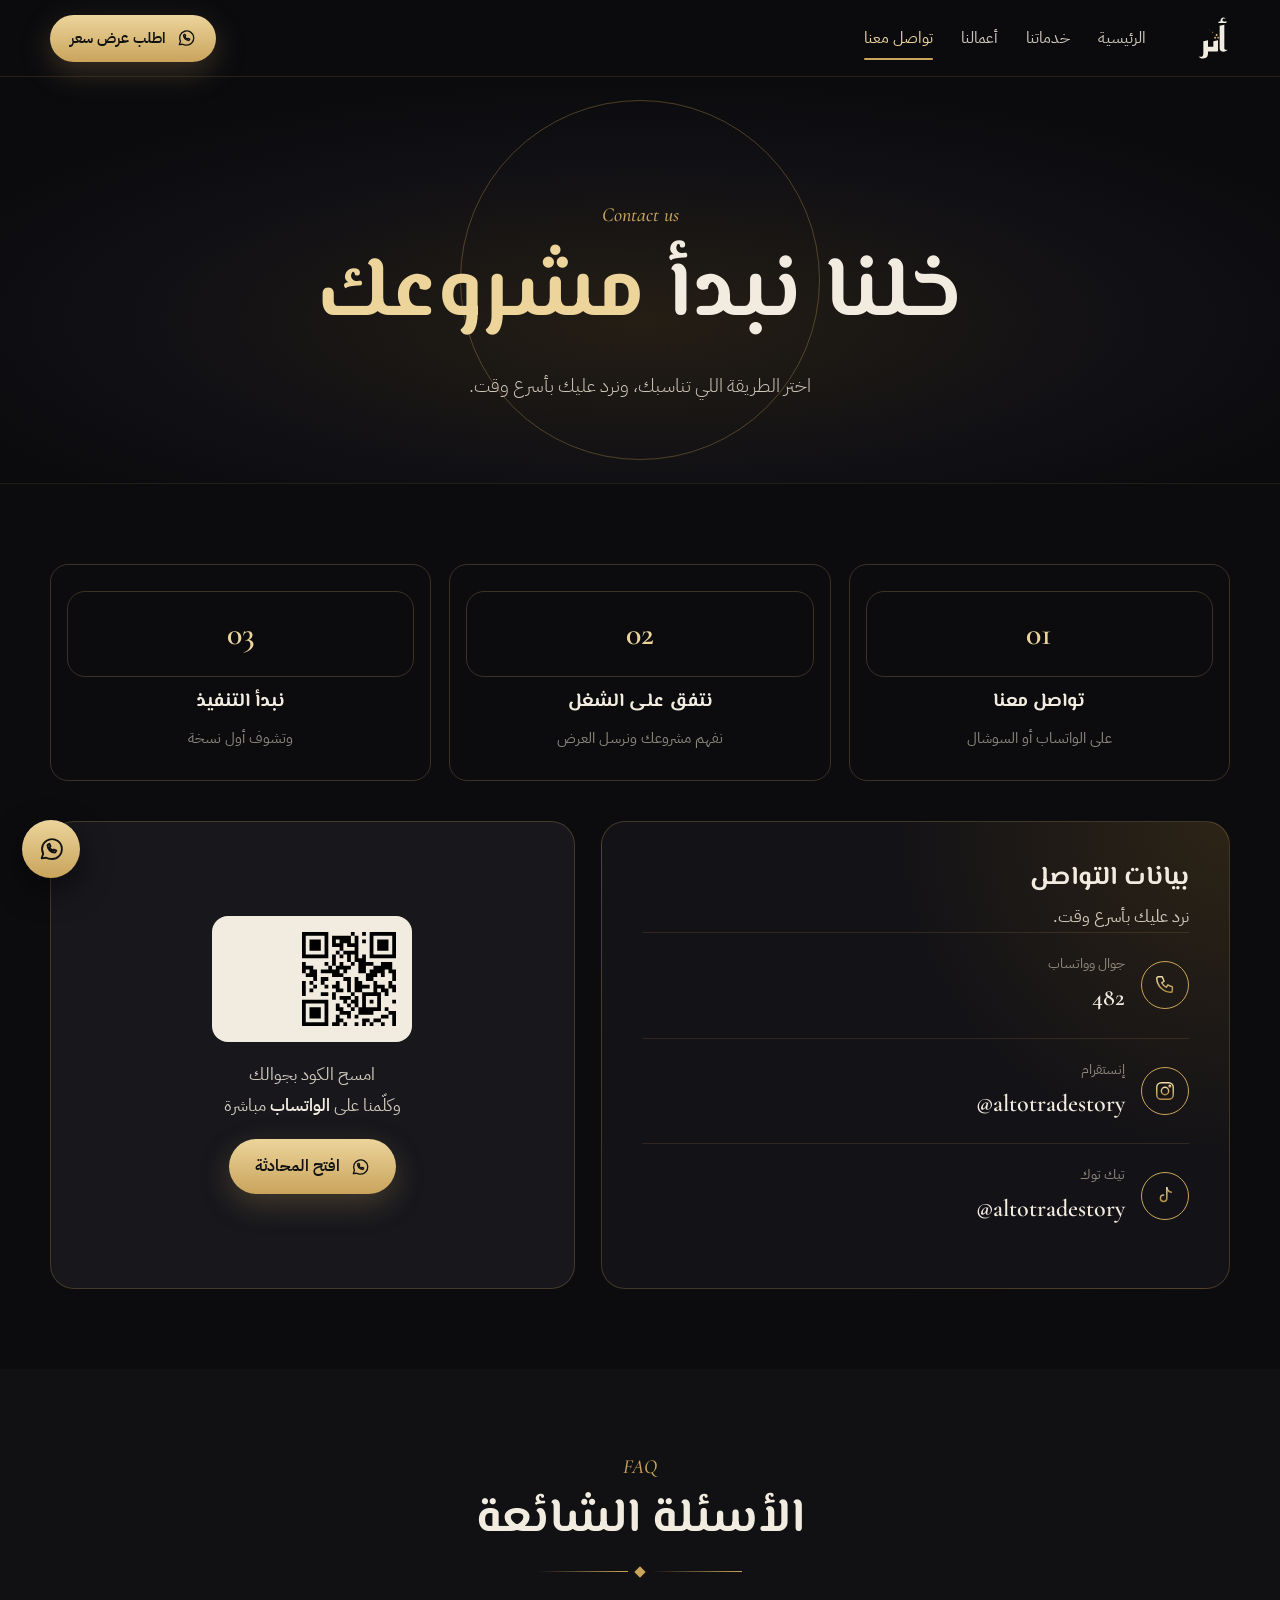
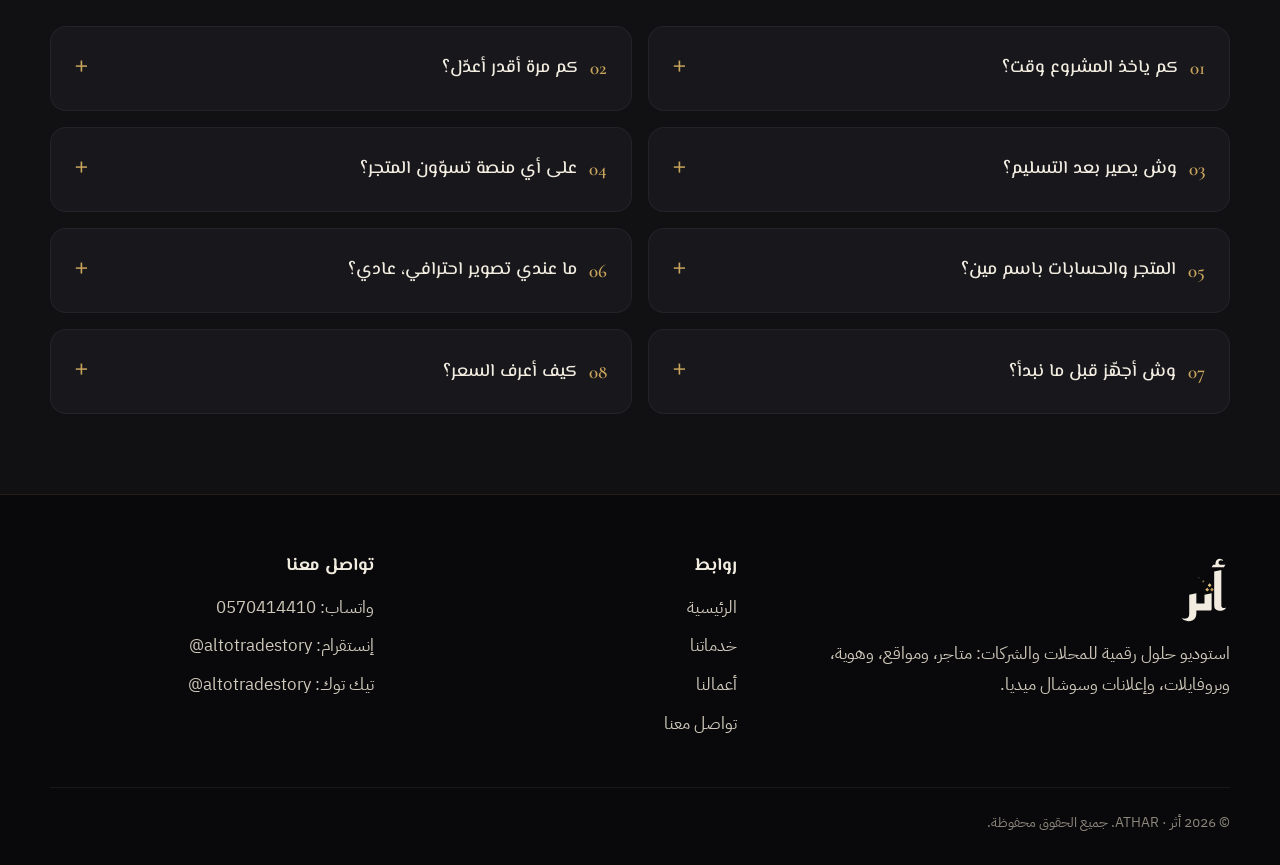
==== commit 20c4aed3: "Hero: AI-made image that shows our work (store, ad, identity, profile, camera) behind the title Co-A" ====
--- a/contact.html
+++ b/contact.html
@@ -9,7 +9,7 @@
 <meta property="og:description" content="تواصل مع أثر على الواتساب 0570414410 أو إنستقرام وتيك توك @altotradestory.">
 <meta property="og:image" content="img/brand/athar-icon.png">
 <link rel="icon" href="img/brand/athar-icon.png">
-<link rel="stylesheet" href="style.css?v=6">
+<link rel="stylesheet" href="style.css?v=7">
 </head>
 <body class="">
 <svg class="defs" aria-hidden="true"><defs><linearGradient id="g" x1="0" y1="0" x2="0" y2="1"><stop offset="0" stop-color="#f0dba6"/><stop offset="1" stop-color="#b08c45"/></linearGradient></defs></svg>
@@ -66,6 +66,6 @@
   </div>
 </footer>
 <a class="wa" href="https://wa.me/966570414410" target="_blank" rel="noopener" aria-label="واتساب"><svg class="" viewBox="0 0 24 24" fill="none" stroke="#111" stroke-width="1.6" stroke-linecap="round" stroke-linejoin="round"><path d="M4 20l1.3-4A8.5 8.5 0 1112 20.5a8.4 8.4 0 01-4.1-1z"/><path d="M9 8.5c0 3.5 2.6 6.5 6.5 6.5l1-1.6-2-1-1 .8c-1.2-.5-2.2-1.5-2.7-2.7l.8-1-1-2z"/></svg></a>
-<script src="site.js?v=6"></script>
+<script src="site.js?v=7"></script>
 </body>
 </html>
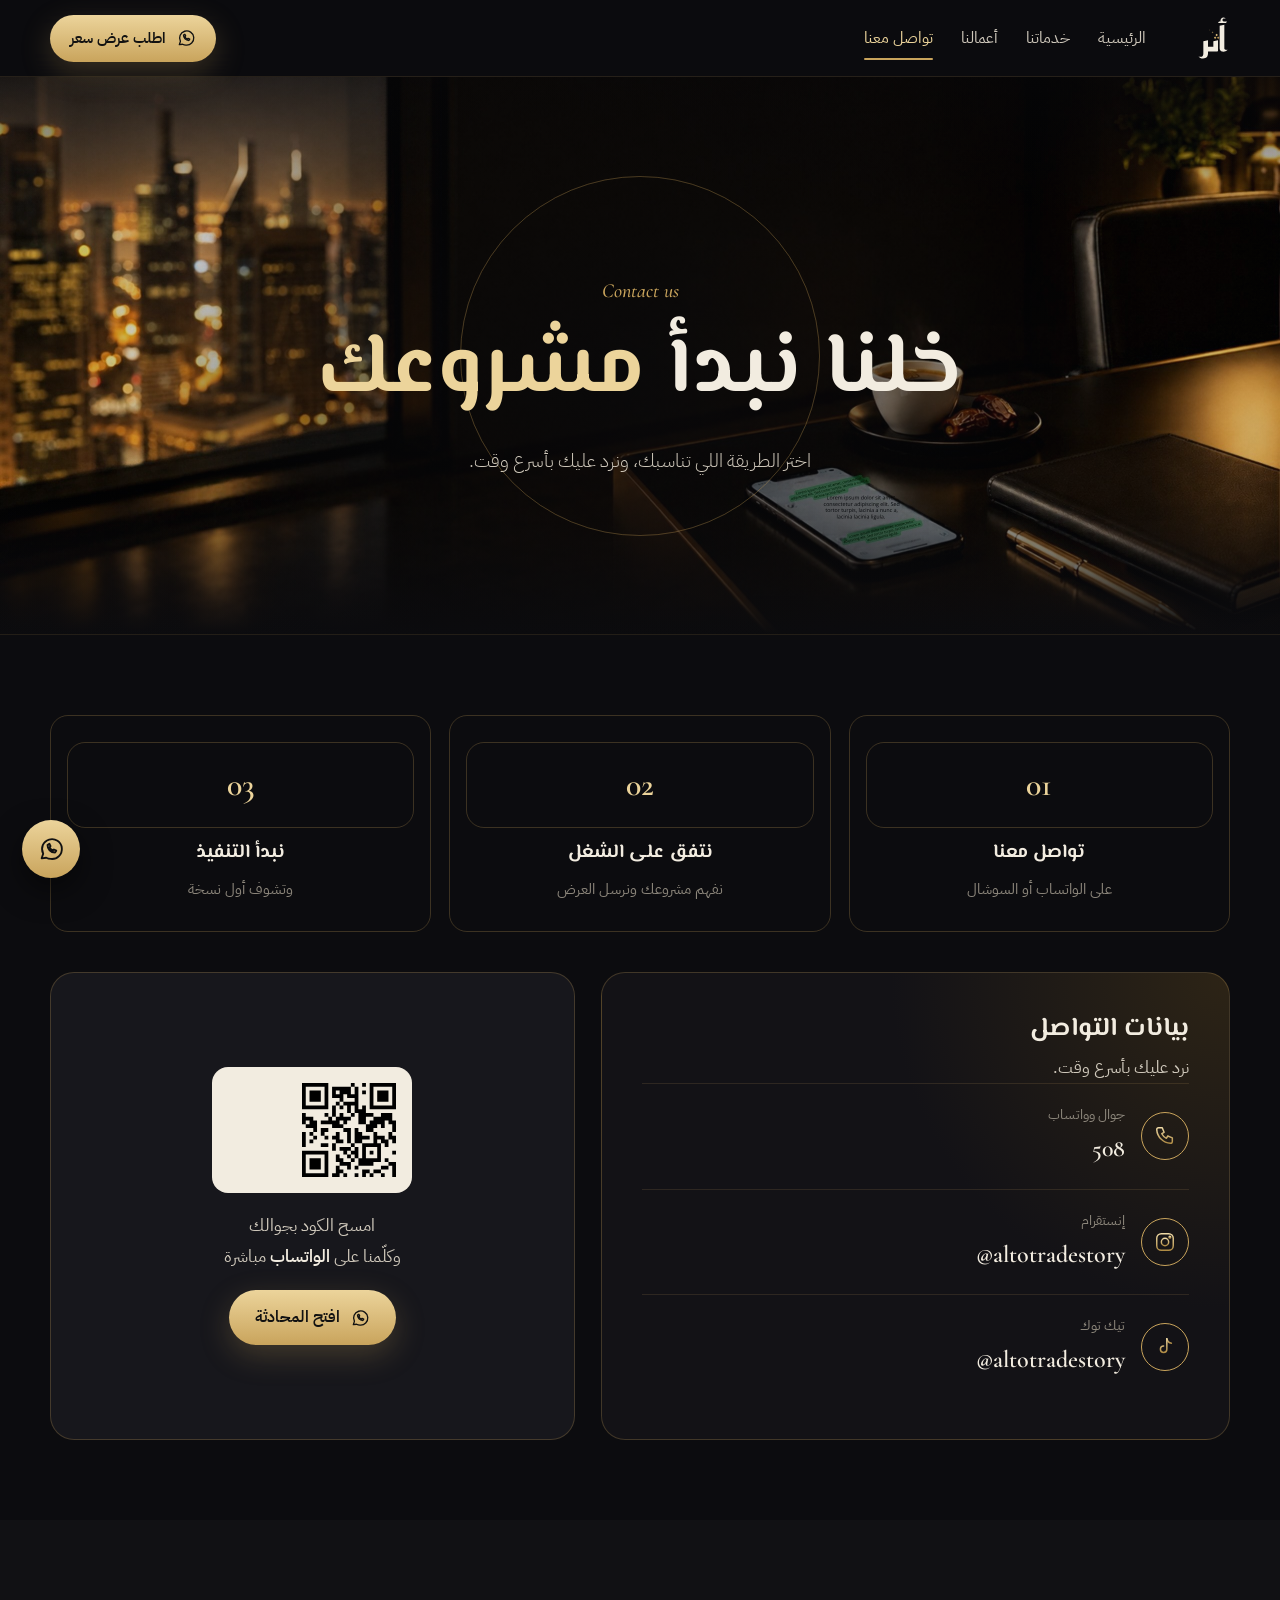
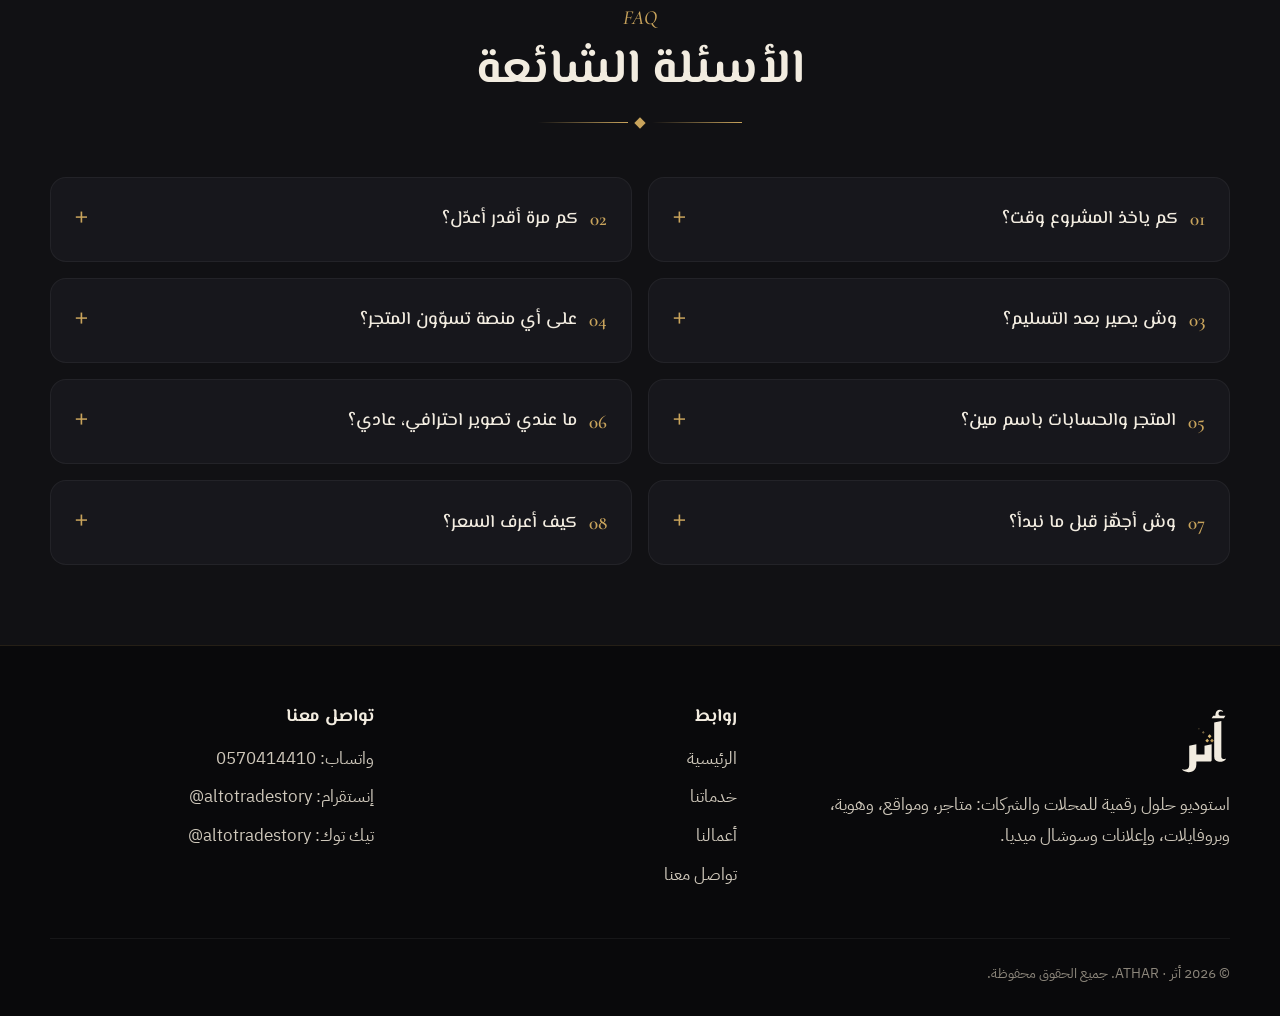
==== commit 55452f3d: "Own AI background for every page, multi-industry hero, 'we work with every business' section Co-Auth" ====
--- a/contact.html
+++ b/contact.html
@@ -9,9 +9,9 @@
 <meta property="og:description" content="تواصل مع أثر على الواتساب 0570414410 أو إنستقرام وتيك توك @altotradestory.">
 <meta property="og:image" content="img/brand/athar-icon.png">
 <link rel="icon" href="img/brand/athar-icon.png">
-<link rel="stylesheet" href="style.css?v=7">
+<link rel="stylesheet" href="style.css?v=8">
 </head>
-<body class="">
+<body class="page-contact">
 <svg class="defs" aria-hidden="true"><defs><linearGradient id="g" x1="0" y1="0" x2="0" y2="1"><stop offset="0" stop-color="#f0dba6"/><stop offset="1" stop-color="#b08c45"/></linearGradient></defs></svg>
 <header class="top" id="top">
   <div class="wrap">
@@ -24,7 +24,7 @@
 </header>
 <main>
 
-<section class="phero"><div class="rings"><i></i><i></i><i></i></div><div class="wrap"><span class="lab">Contact us</span><h1>خلنا نبدأ <span class="gold">مشروعك</span></h1>
+<section class="phero"><div class="pbg"></div><div class="rings"><i></i><i></i><i></i></div><div class="wrap"><span class="lab">Contact us</span><h1>خلنا نبدأ <span class="gold">مشروعك</span></h1>
   <p>اختر الطريقة اللي تناسبك، ونرد عليك بأسرع وقت.</p></div></section>
 
 <section><div class="wrap">
@@ -66,6 +66,6 @@
   </div>
 </footer>
 <a class="wa" href="https://wa.me/966570414410" target="_blank" rel="noopener" aria-label="واتساب"><svg class="" viewBox="0 0 24 24" fill="none" stroke="#111" stroke-width="1.6" stroke-linecap="round" stroke-linejoin="round"><path d="M4 20l1.3-4A8.5 8.5 0 1112 20.5a8.4 8.4 0 01-4.1-1z"/><path d="M9 8.5c0 3.5 2.6 6.5 6.5 6.5l1-1.6-2-1-1 .8c-1.2-.5-2.2-1.5-2.7-2.7l.8-1-1-2z"/></svg></a>
-<script src="site.js?v=7"></script>
+<script src="site.js?v=8"></script>
 </body>
 </html>
--- a/style.css
+++ b/style.css
@@ -59,7 +59,21 @@
 .glow::before { content: ""; position: absolute; width: 600px; height: 600px; border-radius: 50%; top: -260px; left: -220px; background: radial-gradient(circle, rgba(201,164,92,.12), transparent 65%); pointer-events: none; }
 
 /* ---------- page hero (inner pages): a calm full-height opening slide ---------- */
-.phero { min-height: 0; padding: 120px 0 80px; display: flex; align-items: center; text-align: center; overflow: hidden; position: relative;
+/* each inner page gets its own AI-made background; the middle stays dark for the title */
+.phero .pbg { position: absolute; inset: 0; background: center / cover no-repeat; animation: pbgIn 2.4s ease both; }
+.phero .pbg::after { content: ""; position: absolute; inset: 0;
+  background: radial-gradient(40% 60% at 50% 55%, rgba(9,9,11,.85), rgba(9,9,11,.5) 60%, rgba(9,9,11,.2) 100%), linear-gradient(180deg, rgba(9,9,11,.5), transparent 25%, transparent 75%, #0c0c0f); }
+@keyframes pbgIn { from { opacity: 0; transform: scale(1.06); } to { opacity: 1; transform: none; } }
+.page-services .pbg { background-image: url(img/services_bg.jpg); }
+.page-work .pbg { background-image: url(img/work_bg.jpg); }
+.page-contact .pbg { background-image: url(img/contact_bg.jpg); }
+@media (max-width: 860px) {
+  .page-services .pbg { background-image: url(img/services_bg_sm.jpg); }
+  .page-work .pbg { background-image: url(img/work_bg_sm.jpg); }
+  .page-contact .pbg { background-image: url(img/contact_bg_sm.jpg); }
+  .phero .pbg::after { background: rgba(9,9,11,.7); }
+}
+.phero { min-height: 62vh; padding: 120px 0 80px; display: flex; align-items: center; text-align: center; overflow: hidden; position: relative;
          background: radial-gradient(70% 70% at 50% 60%, #241e14 0%, #111014 55%, #0b0b0e 85%); border-bottom: 1px solid rgba(201,164,92,.12); }
 .phero .wrap { position: relative; z-index: 2; }
 .phero h1 { font-size: clamp(42px, 7vw, 86px); margin-top: 6px; animation: soft 2.2s .4s ease both; }
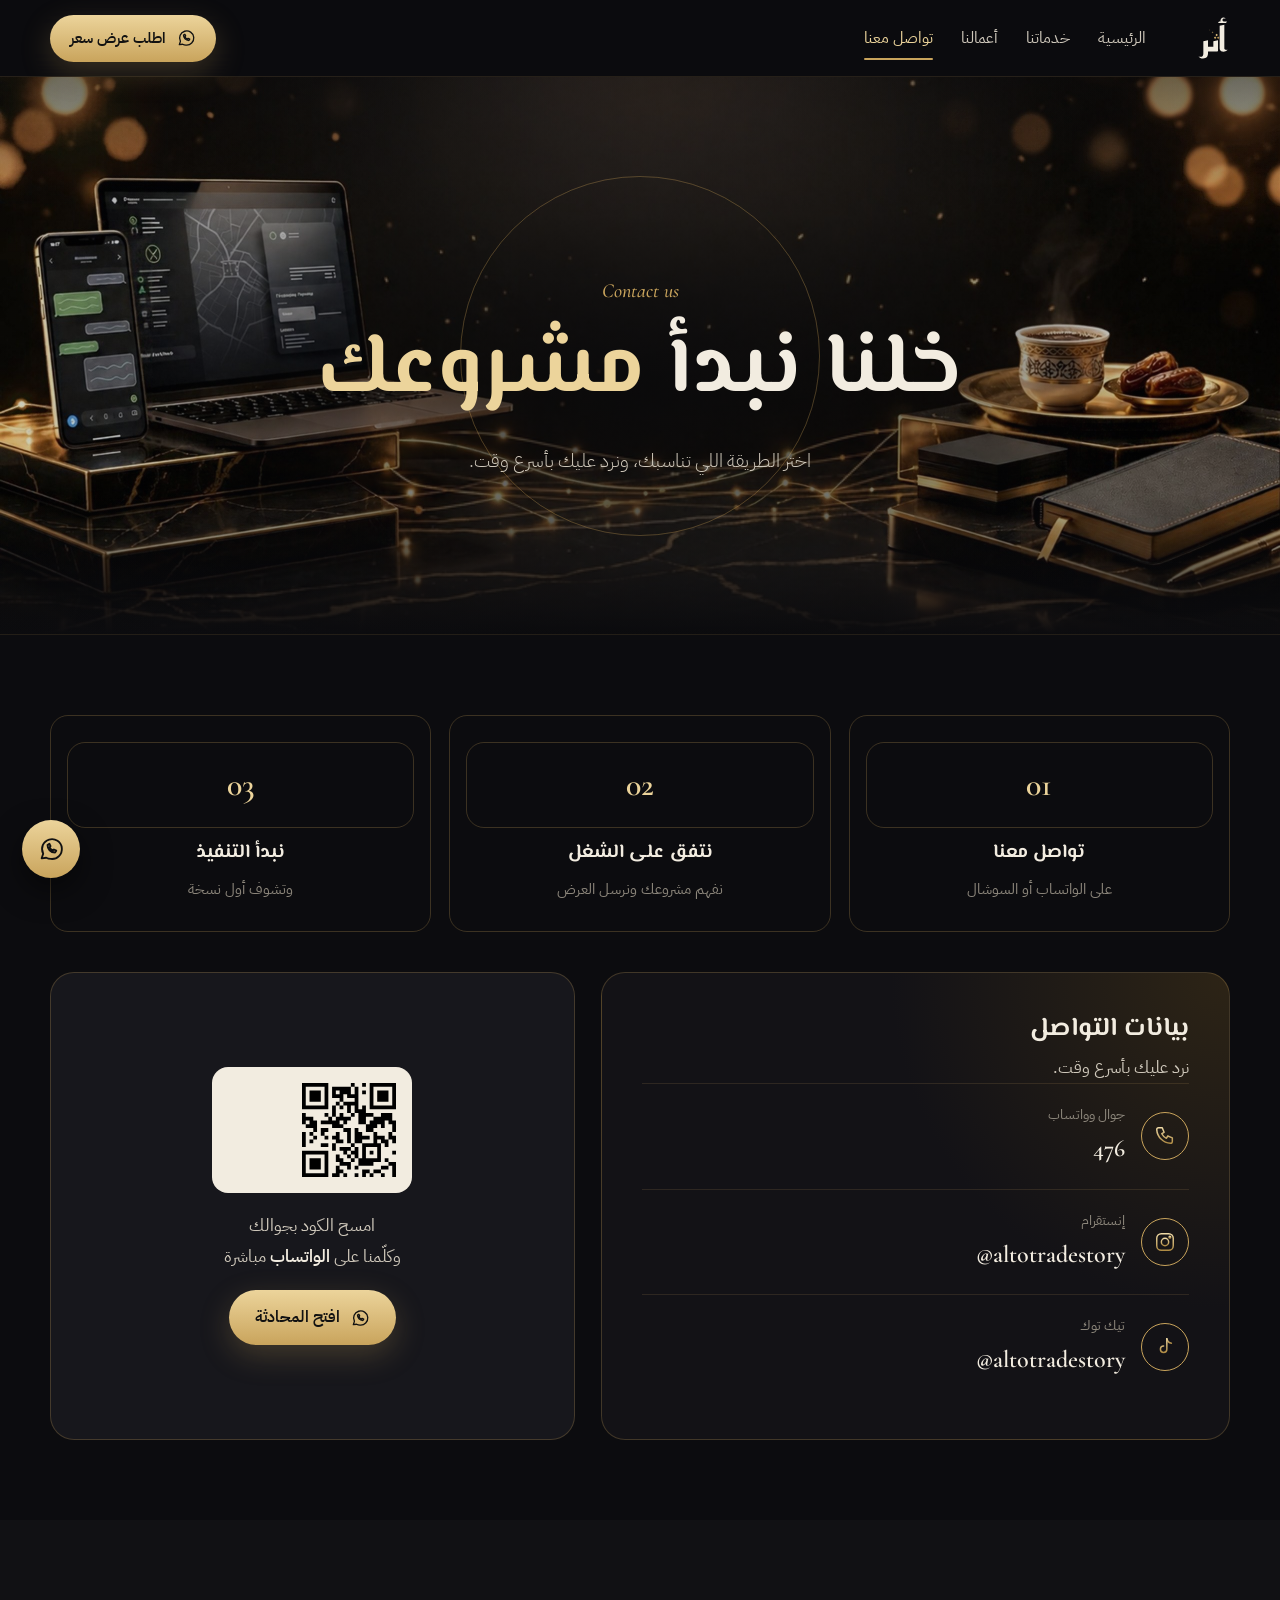
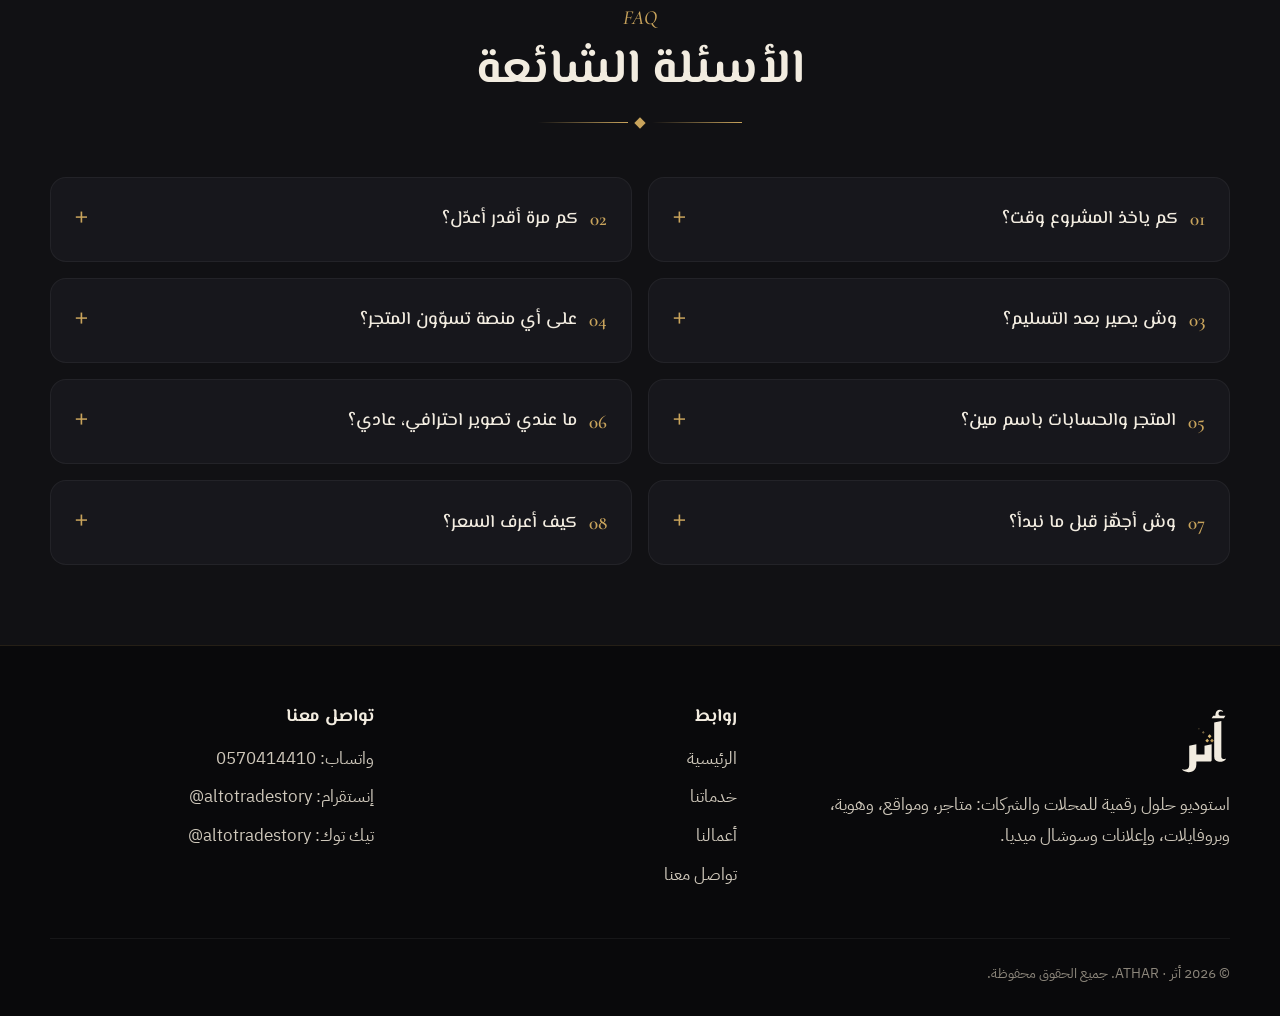
==== commit 7c3628f8: "Page backgrounds in the same style as the home hero image Co-Authored-By: Claude Opus 5.5 <noreply@a" ====
--- a/contact.html
+++ b/contact.html
@@ -9,7 +9,7 @@
 <meta property="og:description" content="تواصل مع أثر على الواتساب 0570414410 أو إنستقرام وتيك توك @altotradestory.">
 <meta property="og:image" content="img/brand/athar-icon.png">
 <link rel="icon" href="img/brand/athar-icon.png">
-<link rel="stylesheet" href="style.css?v=8">
+<link rel="stylesheet" href="style.css?v=9">
 </head>
 <body class="page-contact">
 <svg class="defs" aria-hidden="true"><defs><linearGradient id="g" x1="0" y1="0" x2="0" y2="1"><stop offset="0" stop-color="#f0dba6"/><stop offset="1" stop-color="#b08c45"/></linearGradient></defs></svg>
@@ -66,6 +66,6 @@
   </div>
 </footer>
 <a class="wa" href="https://wa.me/966570414410" target="_blank" rel="noopener" aria-label="واتساب"><svg class="" viewBox="0 0 24 24" fill="none" stroke="#111" stroke-width="1.6" stroke-linecap="round" stroke-linejoin="round"><path d="M4 20l1.3-4A8.5 8.5 0 1112 20.5a8.4 8.4 0 01-4.1-1z"/><path d="M9 8.5c0 3.5 2.6 6.5 6.5 6.5l1-1.6-2-1-1 .8c-1.2-.5-2.2-1.5-2.7-2.7l.8-1-1-2z"/></svg></a>
-<script src="site.js?v=8"></script>
+<script src="site.js?v=9"></script>
 </body>
 </html>
--- a/style.css
+++ b/style.css
@@ -1,4 +1,4 @@
-@import url("fonts/fonts.css");
+﻿@import url("fonts/fonts.css");
 
 :root {
   --bg: #0c0c0f; --bg2: #111114; --card: #17171c; --card2: #1f1f25;
@@ -64,13 +64,13 @@
 .phero .pbg::after { content: ""; position: absolute; inset: 0;
   background: radial-gradient(40% 60% at 50% 55%, rgba(9,9,11,.85), rgba(9,9,11,.5) 60%, rgba(9,9,11,.2) 100%), linear-gradient(180deg, rgba(9,9,11,.5), transparent 25%, transparent 75%, #0c0c0f); }
 @keyframes pbgIn { from { opacity: 0; transform: scale(1.06); } to { opacity: 1; transform: none; } }
-.page-services .pbg { background-image: url(img/services_bg.jpg); }
-.page-work .pbg { background-image: url(img/work_bg.jpg); }
-.page-contact .pbg { background-image: url(img/contact_bg.jpg); }
+.page-services .pbg { background-image: url(img/services_bg.jpg?v=9); }
+.page-work .pbg { background-image: url(img/work_bg.jpg?v=9); }
+.page-contact .pbg { background-image: url(img/contact_bg.jpg?v=9); }
 @media (max-width: 860px) {
-  .page-services .pbg { background-image: url(img/services_bg_sm.jpg); }
-  .page-work .pbg { background-image: url(img/work_bg_sm.jpg); }
-  .page-contact .pbg { background-image: url(img/contact_bg_sm.jpg); }
+  .page-services .pbg { background-image: url(img/services_bg_sm.jpg?v=9); }
+  .page-work .pbg { background-image: url(img/work_bg_sm.jpg?v=9); }
+  .page-contact .pbg { background-image: url(img/contact_bg_sm.jpg?v=9); }
   .phero .pbg::after { background: rgba(9,9,11,.7); }
 }
 .phero { min-height: 62vh; padding: 120px 0 80px; display: flex; align-items: center; text-align: center; overflow: hidden; position: relative;
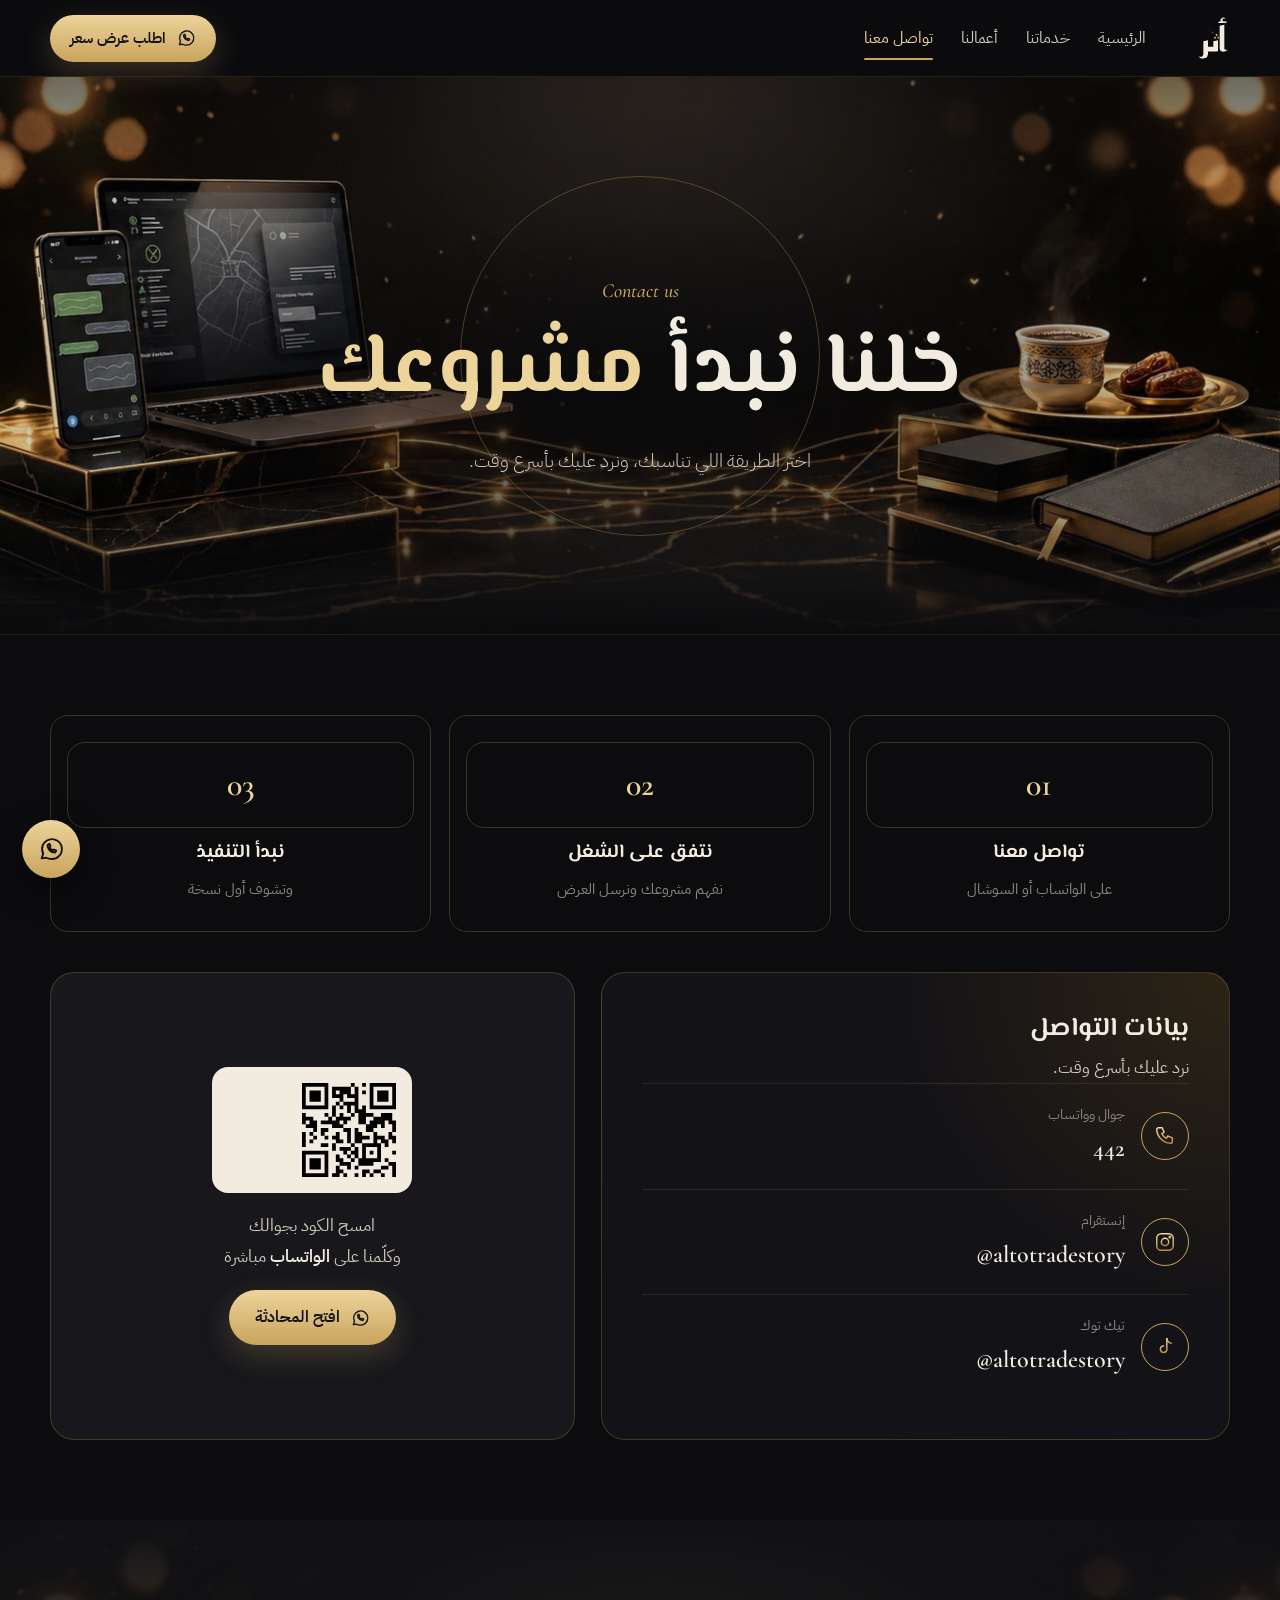
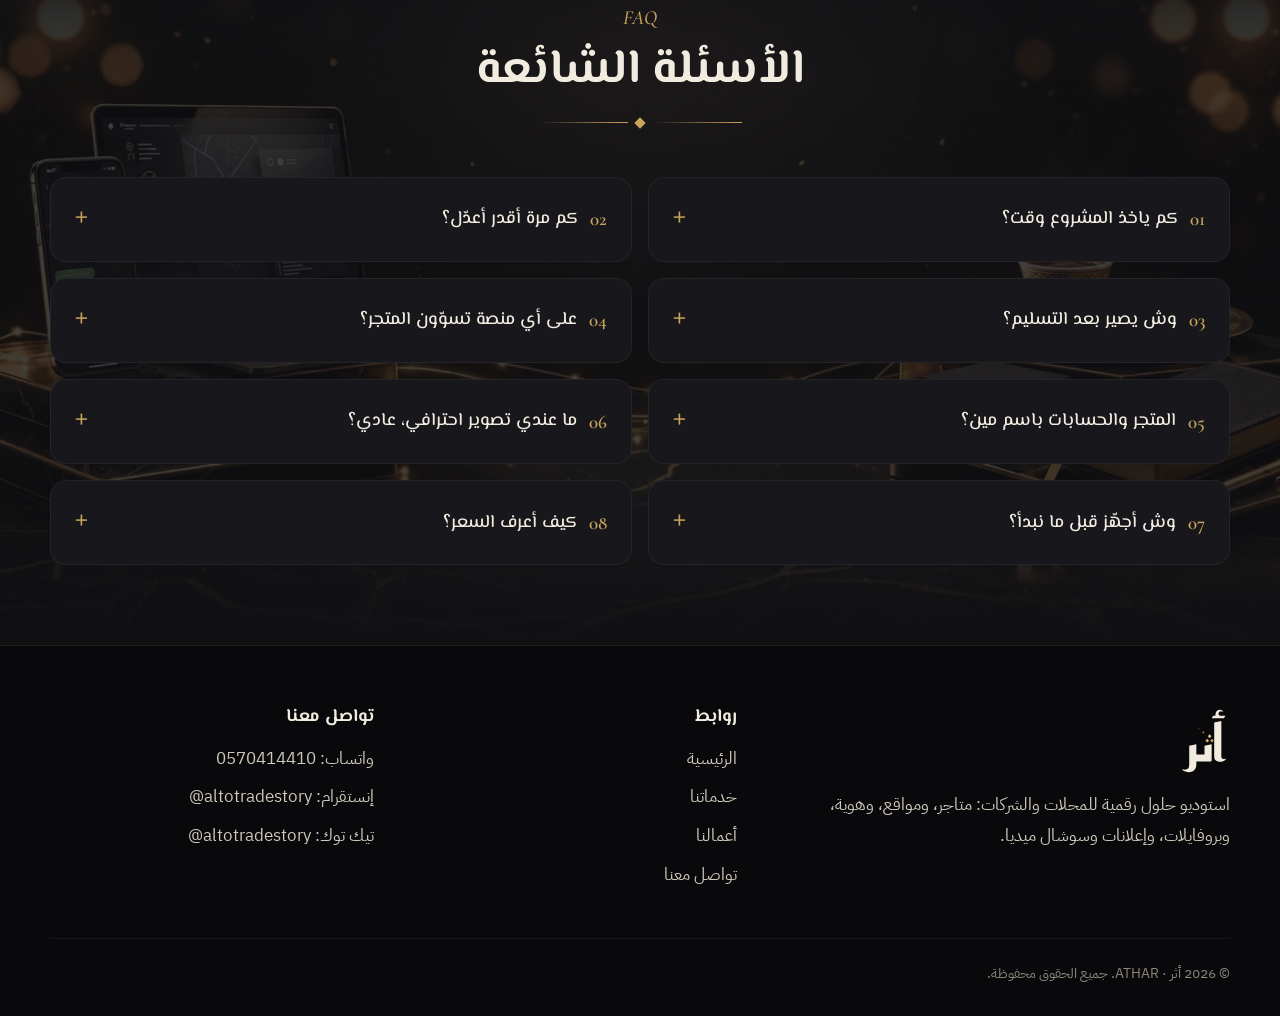
==== commit e0f338fb: "Faint scene backgrounds behind sections (packages, process, FAQ, why, final, videos) Co-Authored-By:" ====
--- a/contact.html
+++ b/contact.html
@@ -9,7 +9,7 @@
 <meta property="og:description" content="تواصل مع أثر على الواتساب 0570414410 أو إنستقرام وتيك توك @altotradestory.">
 <meta property="og:image" content="img/brand/athar-icon.png">
 <link rel="icon" href="img/brand/athar-icon.png">
-<link rel="stylesheet" href="style.css?v=9">
+<link rel="stylesheet" href="style.css?v=10">
 </head>
 <body class="page-contact">
 <svg class="defs" aria-hidden="true"><defs><linearGradient id="g" x1="0" y1="0" x2="0" y2="1"><stop offset="0" stop-color="#f0dba6"/><stop offset="1" stop-color="#b08c45"/></linearGradient></defs></svg>
@@ -45,7 +45,7 @@
   </div>
 </div></section>
 
-<section class="alt"><div class="wrap">
+<section class="alt sb sb-contact"><div class="wrap">
   <div class="hd center rv"><span class="lab">FAQ</span><h2>الأسئلة الشائعة</h2><div class="rule"><i></i><em></em><i></i></div></div>
   <div class="faq"><details class="rv"><summary><span>01</span>كم ياخذ المشروع وقت؟</summary><p>حسب حجم المشروع. نتفق على المدة من البداية، ونلتزم فيها.</p></details><details class="rv"><summary><span>02</span>كم مرة أقدر أعدّل؟</summary><p>نعدّل مع بعض لين توصل للنتيجة اللي تبيها.</p></details><details class="rv"><summary><span>03</span>وش يصير بعد التسليم؟</summary><p>ندعمك شهر كامل مجاناً بعد التسليم، وبعدها الدعم يكون برسوم.</p></details><details class="rv"><summary><span>04</span>على أي منصة تسوّون المتجر؟</summary><p>على منصة سلة أو زد، حسب اللي يناسب نشاطك.</p></details><details class="rv"><summary><span>05</span>المتجر والحسابات باسم مين؟</summary><p>باسم مؤسستك أو شركتك. المتجر وحسابات السوشال ميديا تتسجّل باسم منشأتك، وتكون ملكك أنت.</p></details><details class="rv"><summary><span>06</span>ما عندي تصوير احترافي، عادي؟</summary><p>عادي. نصوّر منتجاتك، أو نحسّن تصوير الجوال بالذكاء الاصطناعي عشان يطلع احترافي.</p></details><details class="rv"><summary><span>07</span>وش أجهّز قبل ما نبدأ؟</summary><p>الشعار لو موجود، وصور المنتجات وأسعارها، ومعلومات التواصل. والباقي علينا.</p></details><details class="rv"><summary><span>08</span>كيف أعرف السعر؟</summary><p>تواصل معنا على الواتساب، نفهم مشروعك ونرسل لك عرض سعر واضح.</p></details></div>
 </div></section>
@@ -66,6 +66,6 @@
   </div>
 </footer>
 <a class="wa" href="https://wa.me/966570414410" target="_blank" rel="noopener" aria-label="واتساب"><svg class="" viewBox="0 0 24 24" fill="none" stroke="#111" stroke-width="1.6" stroke-linecap="round" stroke-linejoin="round"><path d="M4 20l1.3-4A8.5 8.5 0 1112 20.5a8.4 8.4 0 01-4.1-1z"/><path d="M9 8.5c0 3.5 2.6 6.5 6.5 6.5l1-1.6-2-1-1 .8c-1.2-.5-2.2-1.5-2.7-2.7l.8-1-1-2z"/></svg></a>
-<script src="site.js?v=9"></script>
+<script src="site.js?v=10"></script>
 </body>
 </html>
--- a/style.css
+++ b/style.css
@@ -59,6 +59,18 @@
 .glow::before { content: ""; position: absolute; width: 600px; height: 600px; border-radius: 50%; top: -260px; left: -220px; background: radial-gradient(circle, rgba(201,164,92,.12), transparent 65%); pointer-events: none; }
 
 /* ---------- page hero (inner pages): a calm full-height opening slide ---------- */
+/* faint scene backgrounds behind some sections (same style as the page heroes), fading at top and bottom */
+.sb { position: relative; overflow: hidden; }
+.sb::before { content: ""; position: absolute; inset: 0; z-index: 0; pointer-events: none; background: var(--sbimg) center / cover no-repeat; opacity: .2;
+  -webkit-mask-image: linear-gradient(transparent, #000 22%, #000 78%, transparent); mask-image: linear-gradient(transparent, #000 22%, #000 78%, transparent); }
+.sb > .wrap { position: relative; z-index: 1; }
+.sb-hero { --sbimg: url(img/hero_work.jpg?v=9); }
+.sb-home { --sbimg: url(img/home_bg.jpg?v=9); }
+.sb-services { --sbimg: url(img/services_bg.jpg?v=9); }
+.sb-work { --sbimg: url(img/work_bg.jpg?v=9); }
+.sb-contact { --sbimg: url(img/contact_bg.jpg?v=9); }
+@media (max-width: 860px) { .sb::before { opacity: .14; } }
+
 /* each inner page gets its own AI-made background; the middle stays dark for the title */
 .phero .pbg { position: absolute; inset: 0; background: center / cover no-repeat; animation: pbgIn 2.4s ease both; }
 .phero .pbg::after { content: ""; position: absolute; inset: 0;
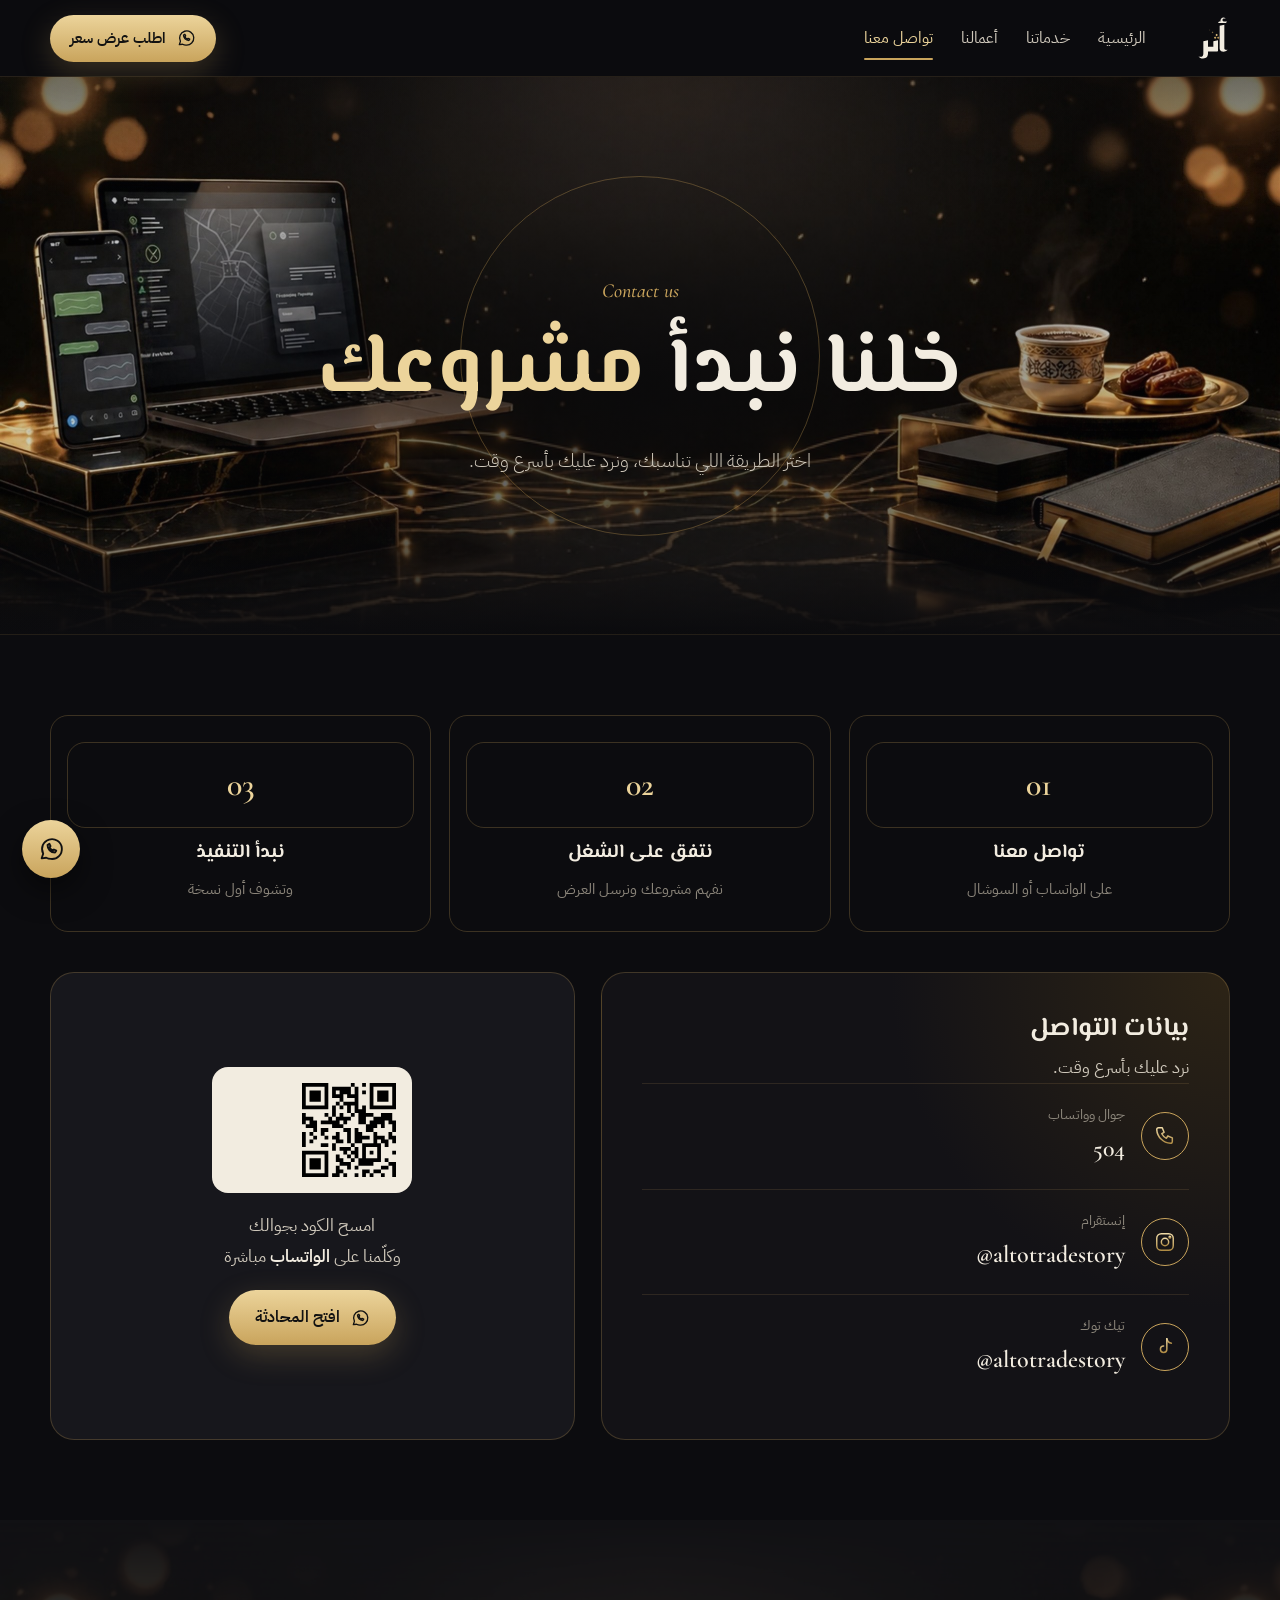
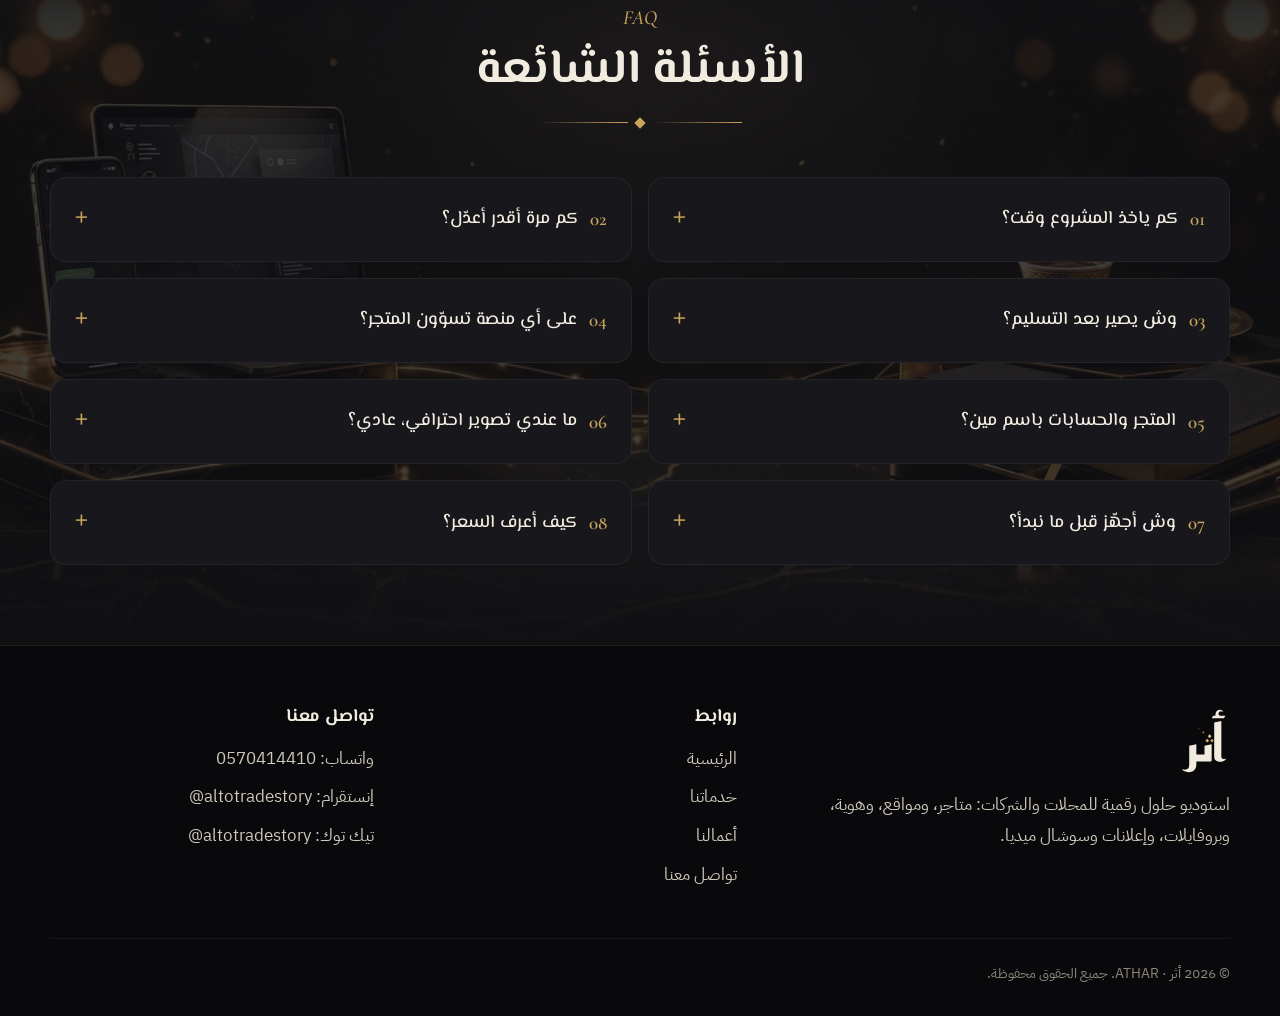
==== commit ce6d28e5: "Section backgrounds cover the whole section (no more round crop) Co-Authored-By: Claude Opus 5.5 <no" ====
--- a/contact.html
+++ b/contact.html
@@ -9,7 +9,7 @@
 <meta property="og:description" content="تواصل مع أثر على الواتساب 0570414410 أو إنستقرام وتيك توك @altotradestory.">
 <meta property="og:image" content="img/brand/athar-icon.png">
 <link rel="icon" href="img/brand/athar-icon.png">
-<link rel="stylesheet" href="style.css?v=10">
+<link rel="stylesheet" href="style.css?v=11">
 </head>
 <body class="page-contact">
 <svg class="defs" aria-hidden="true"><defs><linearGradient id="g" x1="0" y1="0" x2="0" y2="1"><stop offset="0" stop-color="#f0dba6"/><stop offset="1" stop-color="#b08c45"/></linearGradient></defs></svg>
@@ -66,6 +66,6 @@
   </div>
 </footer>
 <a class="wa" href="https://wa.me/966570414410" target="_blank" rel="noopener" aria-label="واتساب"><svg class="" viewBox="0 0 24 24" fill="none" stroke="#111" stroke-width="1.6" stroke-linecap="round" stroke-linejoin="round"><path d="M4 20l1.3-4A8.5 8.5 0 1112 20.5a8.4 8.4 0 01-4.1-1z"/><path d="M9 8.5c0 3.5 2.6 6.5 6.5 6.5l1-1.6-2-1-1 .8c-1.2-.5-2.2-1.5-2.7-2.7l.8-1-1-2z"/></svg></a>
-<script src="site.js?v=10"></script>
+<script src="site.js?v=11"></script>
 </body>
 </html>
--- a/style.css
+++ b/style.css
@@ -64,6 +64,8 @@
 .sb::before { content: ""; position: absolute; inset: 0; z-index: 0; pointer-events: none; background: var(--sbimg) center / cover no-repeat; opacity: .2;
   -webkit-mask-image: linear-gradient(transparent, #000 22%, #000 78%, transparent); mask-image: linear-gradient(transparent, #000 22%, #000 78%, transparent); }
 .sb > .wrap { position: relative; z-index: 1; }
+/* the .glow sections also use ::before (a round glow); make the picture cover the whole section instead */
+.glow.sb::before, .sb::before { top: 0; left: 0; right: 0; bottom: 0; width: auto; height: auto; border-radius: 0; }
 .sb-hero { --sbimg: url(img/hero_work.jpg?v=9); }
 .sb-home { --sbimg: url(img/home_bg.jpg?v=9); }
 .sb-services { --sbimg: url(img/services_bg.jpg?v=9); }
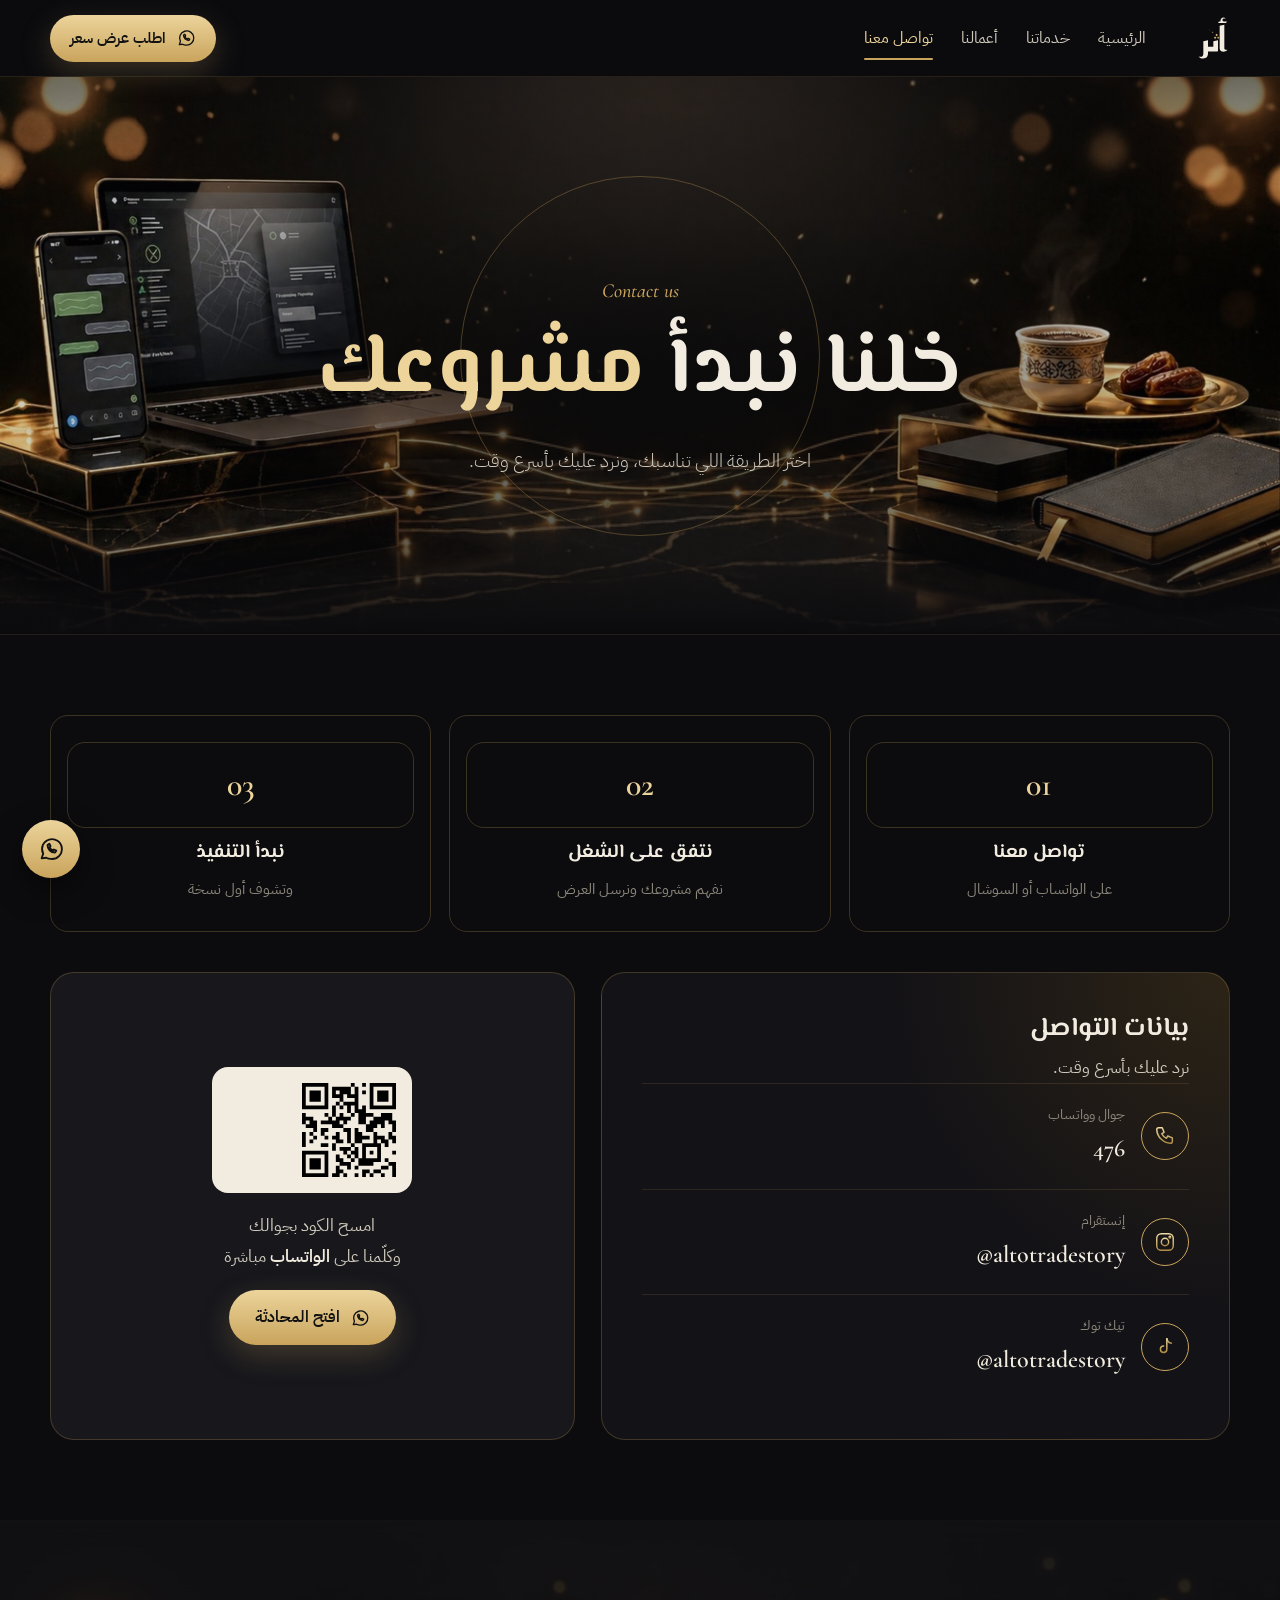
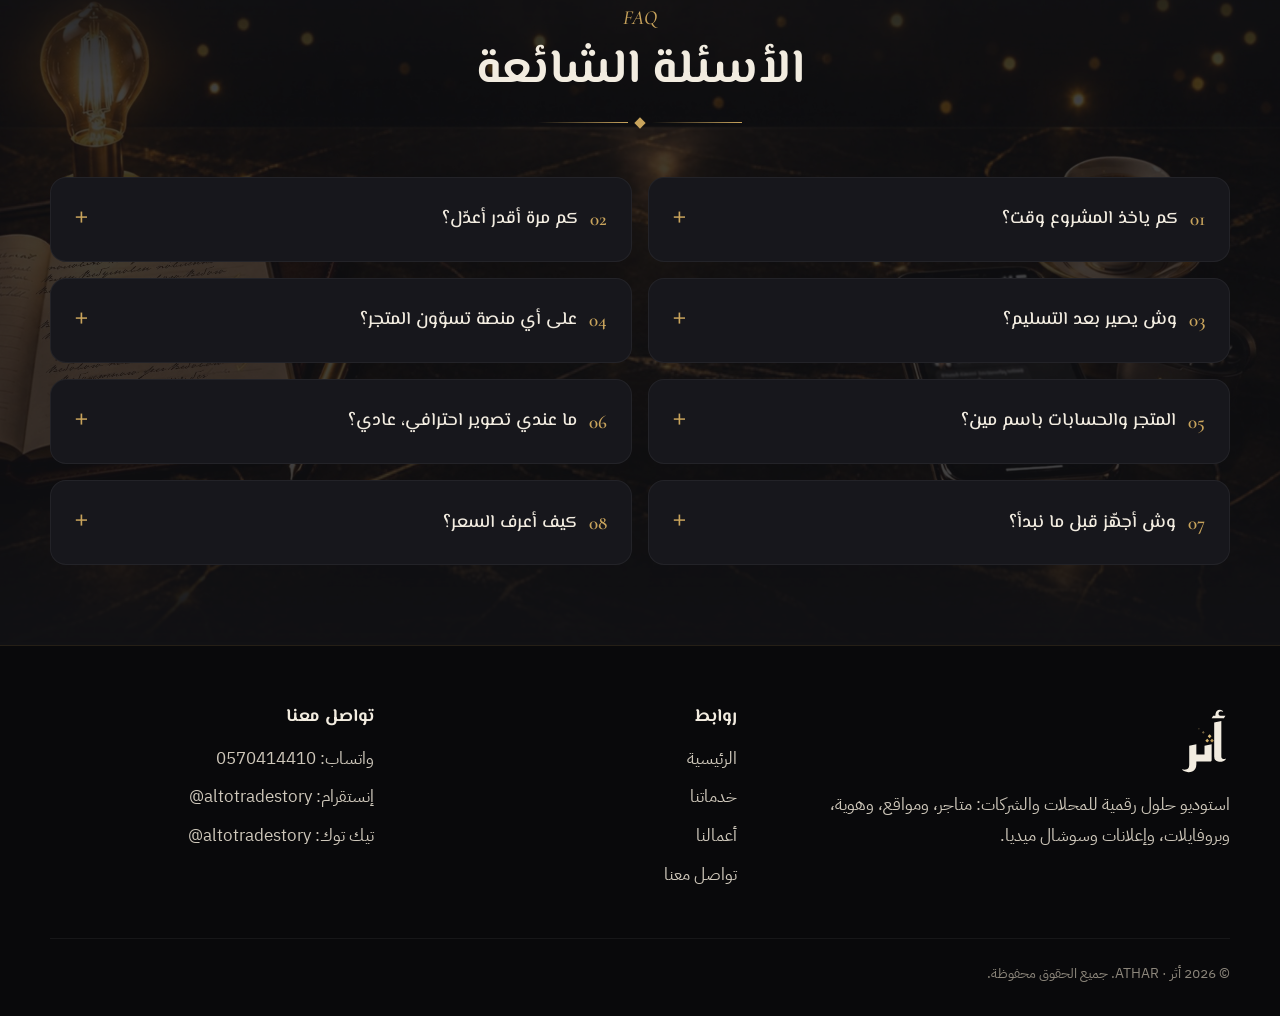
==== commit be38c374: "A different AI scene behind each section (packages, process, videos, why, final, FAQ) Co-Authored-By" ====
--- a/contact.html
+++ b/contact.html
@@ -9,7 +9,7 @@
 <meta property="og:description" content="تواصل مع أثر على الواتساب 0570414410 أو إنستقرام وتيك توك @altotradestory.">
 <meta property="og:image" content="img/brand/athar-icon.png">
 <link rel="icon" href="img/brand/athar-icon.png">
-<link rel="stylesheet" href="style.css?v=11">
+<link rel="stylesheet" href="style.css?v=12">
 </head>
 <body class="page-contact">
 <svg class="defs" aria-hidden="true"><defs><linearGradient id="g" x1="0" y1="0" x2="0" y2="1"><stop offset="0" stop-color="#f0dba6"/><stop offset="1" stop-color="#b08c45"/></linearGradient></defs></svg>
@@ -45,7 +45,7 @@
   </div>
 </div></section>
 
-<section class="alt sb sb-contact"><div class="wrap">
+<section class="alt sb sb-faq"><div class="wrap">
   <div class="hd center rv"><span class="lab">FAQ</span><h2>الأسئلة الشائعة</h2><div class="rule"><i></i><em></em><i></i></div></div>
   <div class="faq"><details class="rv"><summary><span>01</span>كم ياخذ المشروع وقت؟</summary><p>حسب حجم المشروع. نتفق على المدة من البداية، ونلتزم فيها.</p></details><details class="rv"><summary><span>02</span>كم مرة أقدر أعدّل؟</summary><p>نعدّل مع بعض لين توصل للنتيجة اللي تبيها.</p></details><details class="rv"><summary><span>03</span>وش يصير بعد التسليم؟</summary><p>ندعمك شهر كامل مجاناً بعد التسليم، وبعدها الدعم يكون برسوم.</p></details><details class="rv"><summary><span>04</span>على أي منصة تسوّون المتجر؟</summary><p>على منصة سلة أو زد، حسب اللي يناسب نشاطك.</p></details><details class="rv"><summary><span>05</span>المتجر والحسابات باسم مين؟</summary><p>باسم مؤسستك أو شركتك. المتجر وحسابات السوشال ميديا تتسجّل باسم منشأتك، وتكون ملكك أنت.</p></details><details class="rv"><summary><span>06</span>ما عندي تصوير احترافي، عادي؟</summary><p>عادي. نصوّر منتجاتك، أو نحسّن تصوير الجوال بالذكاء الاصطناعي عشان يطلع احترافي.</p></details><details class="rv"><summary><span>07</span>وش أجهّز قبل ما نبدأ؟</summary><p>الشعار لو موجود، وصور المنتجات وأسعارها، ومعلومات التواصل. والباقي علينا.</p></details><details class="rv"><summary><span>08</span>كيف أعرف السعر؟</summary><p>تواصل معنا على الواتساب، نفهم مشروعك ونرسل لك عرض سعر واضح.</p></details></div>
 </div></section>
@@ -66,6 +66,6 @@
   </div>
 </footer>
 <a class="wa" href="https://wa.me/966570414410" target="_blank" rel="noopener" aria-label="واتساب"><svg class="" viewBox="0 0 24 24" fill="none" stroke="#111" stroke-width="1.6" stroke-linecap="round" stroke-linejoin="round"><path d="M4 20l1.3-4A8.5 8.5 0 1112 20.5a8.4 8.4 0 01-4.1-1z"/><path d="M9 8.5c0 3.5 2.6 6.5 6.5 6.5l1-1.6-2-1-1 .8c-1.2-.5-2.2-1.5-2.7-2.7l.8-1-1-2z"/></svg></a>
-<script src="site.js?v=11"></script>
+<script src="site.js?v=12"></script>
 </body>
 </html>
--- a/style.css
+++ b/style.css
@@ -71,6 +71,12 @@
 .sb-services { --sbimg: url(img/services_bg.jpg?v=9); }
 .sb-work { --sbimg: url(img/work_bg.jpg?v=9); }
 .sb-contact { --sbimg: url(img/contact_bg.jpg?v=9); }
+.sb-pkg { --sbimg: url(img/pkg_bg.jpg?v=12); }
+.sb-process { --sbimg: url(img/process_bg.jpg?v=12); }
+.sb-video { --sbimg: url(img/video_bg.jpg?v=12); }
+.sb-why { --sbimg: url(img/why_bg.jpg?v=12); }
+.sb-final { --sbimg: url(img/final_bg.jpg?v=12); }
+.sb-faq { --sbimg: url(img/faq_bg.jpg?v=12); }
 @media (max-width: 860px) { .sb::before { opacity: .14; } }
 
 /* each inner page gets its own AI-made background; the middle stays dark for the title */
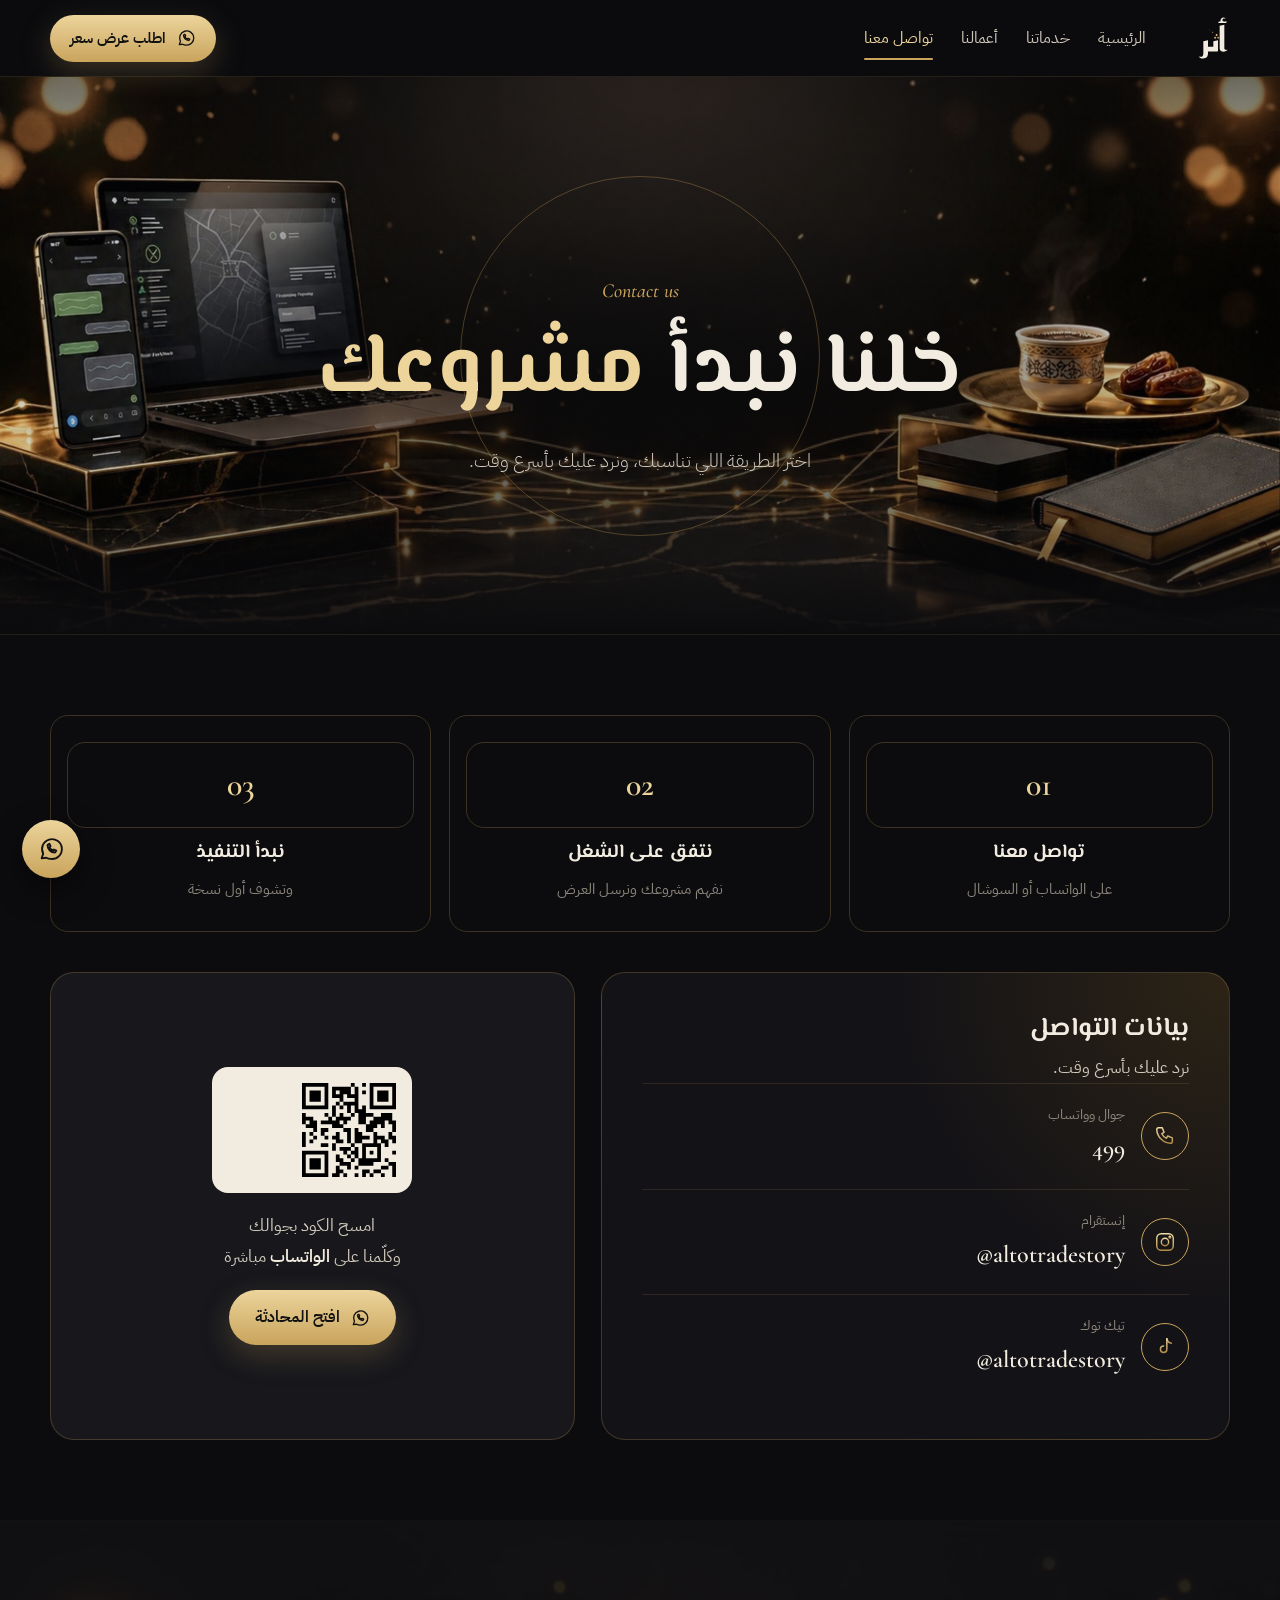
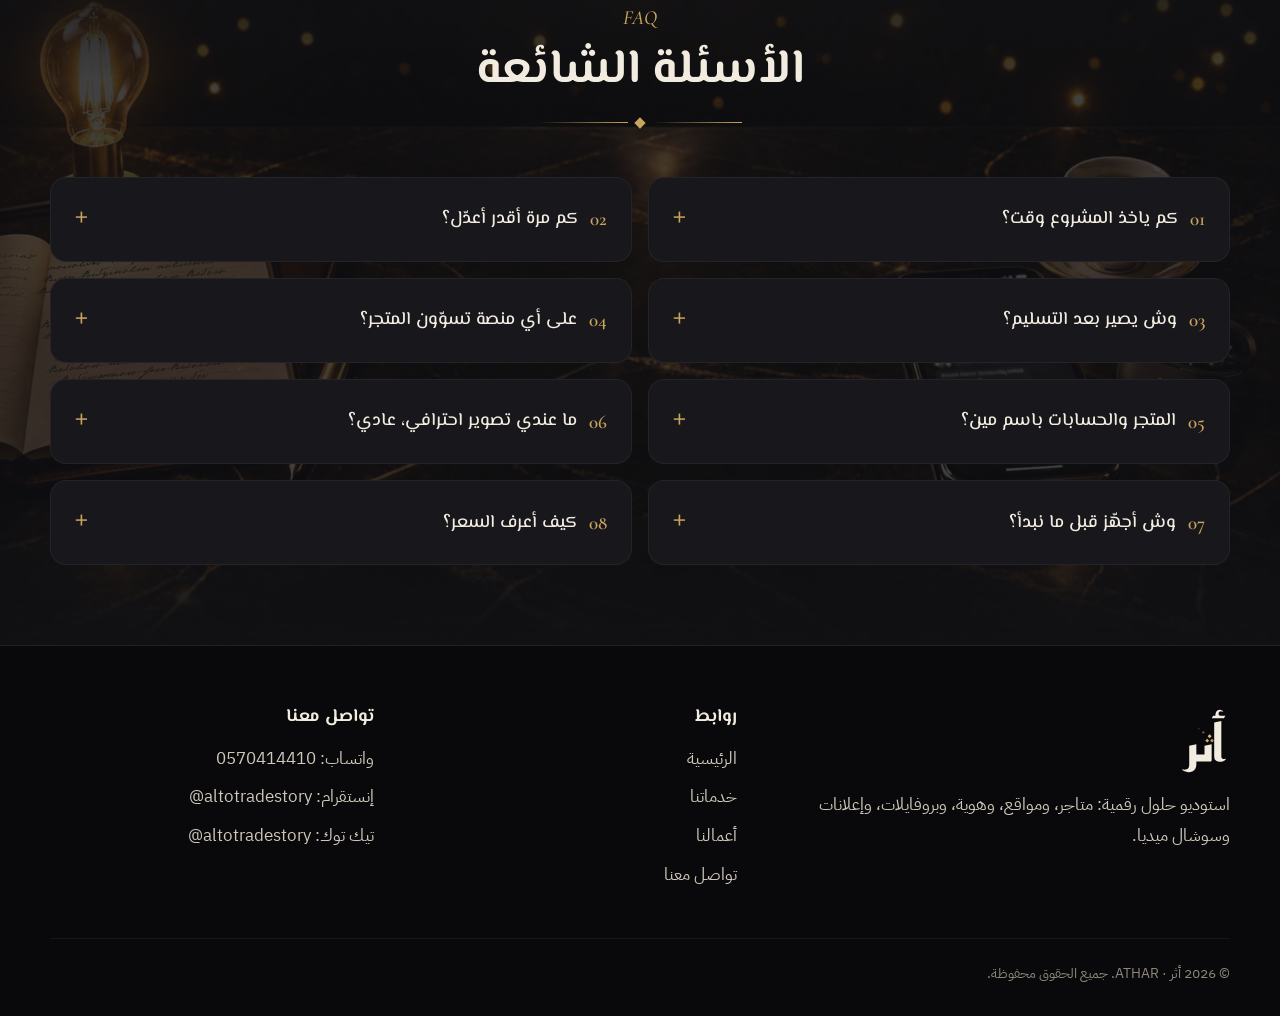
==== commit 3df87330: "Tagline: «حلول رقمية» without «للمحلات والشركات» Co-Authored-By: Claude Opus 5.5 <noreply@anthropic." ====
--- a/contact.html
+++ b/contact.html
@@ -55,7 +55,7 @@
   <div class="wrap">
     <div class="fgrid">
       <div><img class="flogo" src="img/brand/athar-mark-gold.svg" alt="أثر">
-        <p>استوديو حلول رقمية للمحلات والشركات: متاجر، ومواقع، وهوية، وبروفايلات، وإعلانات وسوشال ميديا.</p></div>
+        <p>استوديو حلول رقمية: متاجر، ومواقع، وهوية، وبروفايلات، وإعلانات وسوشال ميديا.</p></div>
       <div><h4>روابط</h4><ul><li><a href="index.html">الرئيسية</a></li><li><a href="services.html">خدماتنا</a></li><li><a href="work.html">أعمالنا</a></li><li><a href="contact.html">تواصل معنا</a></li></ul></div>
       <div><h4>تواصل معنا</h4><ul>
         <li><a href="https://wa.me/966570414410" target="_blank" rel="noopener">واتساب: <span class="ltr">0570414410</span></a></li>
